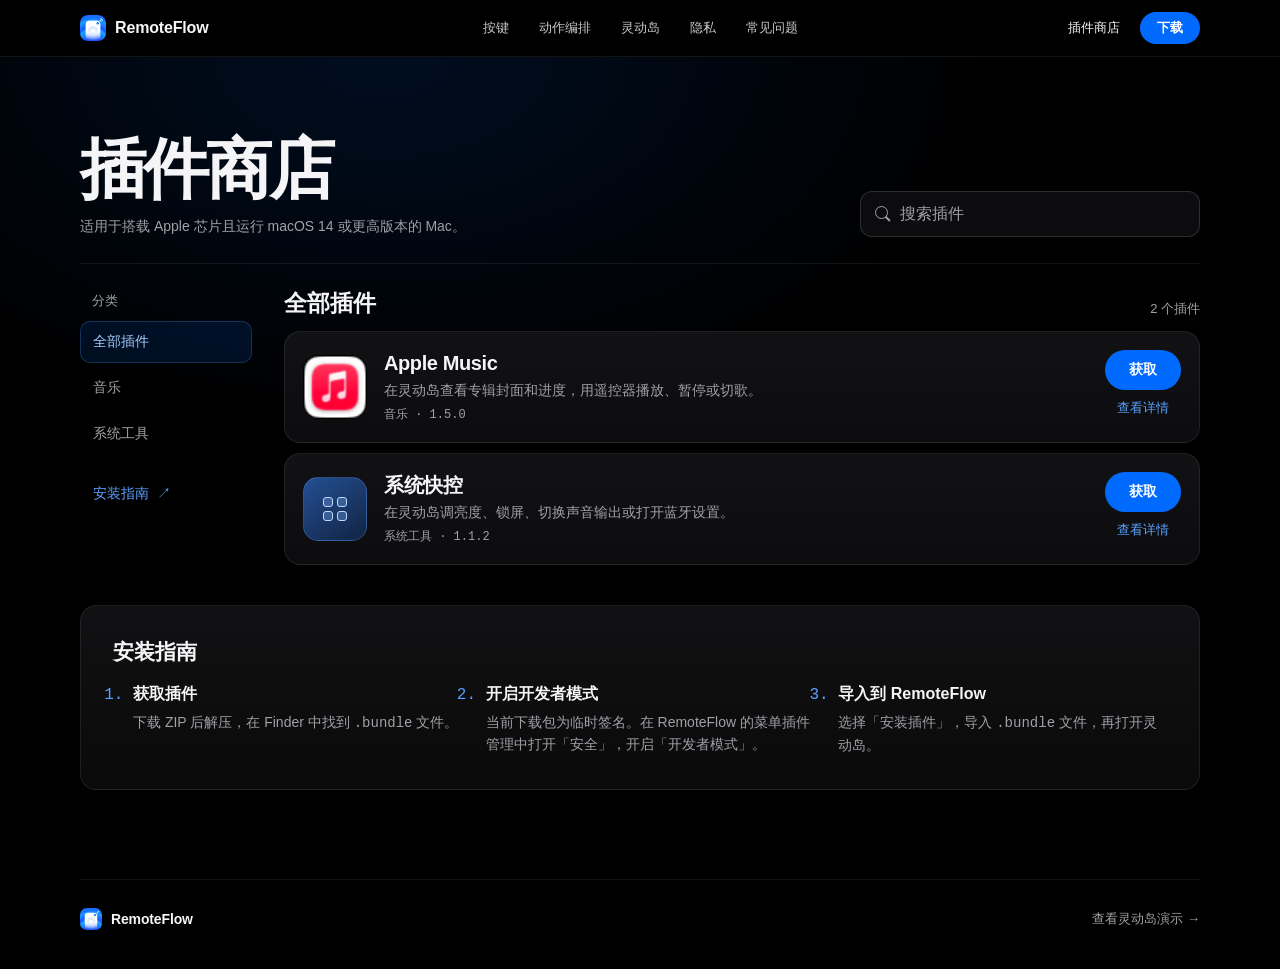
==== docs/plugins.html @ 324b68e7 "Publish the RemoteFlow website with public release downloads" ====
<!doctype html>
<html lang="zh-CN">
<head>
  <meta charset="utf-8">
  <meta name="viewport" content="width=device-width, initial-scale=1">
  <meta name="theme-color" content="#000000">
  <meta name="description" content="搜索和下载 RemoteFlow 灵动岛插件，查看功能、版本和安装要求。">
  <title>插件商店 · RemoteFlow</title>
  <link rel="icon" href="assets/app-icon.png" type="image/png">
  <link rel="stylesheet" href="styles.css">
  <link rel="stylesheet" href="plugins.css?v=3">
  <script src="release-downloads.js" defer></script>
  <script src="plugins.js" defer></script>
</head>
<body class="store-page">
  <a class="skip-link" href="#main">跳到正文</a>
  <header class="nav store-nav">
    <div class="nav-inner">
      <a class="wordmark" href="index.html"><img src="assets/app-icon.png" alt="" width="26" height="26">RemoteFlow</a>
      <nav aria-label="主导航">
        <a href="index.html#keys">按键</a>
        <a href="index.html#demo">动作编排</a>
        <a href="index.html#island">灵动岛</a>
        <a href="index.html#privacy">隐私</a>
        <a href="index.html#faq">常见问题</a>
      </nav>
      <div class="nav-actions">
        <a class="nav-store-link" href="plugins.html" aria-current="page">插件商店</a>
        <a class="btn btn-small btn-primary" href="https://github.com/kailous/RemoteFlow-downloads/releases/download/v1.5.0-beta.1/RemoteFlow-1.5.0-beta.1-macos-arm64.zip" data-release-artifact="app" aria-label="下载 RemoteFlow Mac 版">下载</a>
      </div>
    </div>
  </header>

  <main class="store-main" id="main">
    <div class="wrap">
      <header class="store-heading">
        <div>
          <h1>插件商店</h1>
          <p>适用于搭载 Apple 芯片且运行 macOS 14 或更高版本的 Mac。</p>
        </div>
        <search id="store-search-box" class="store-search" hidden>
          <label class="store-sr-only" for="store-search">搜索插件</label>
          <input type="search" id="store-search" placeholder="搜索插件" autocomplete="off" aria-controls="store-list">
        </search>
      </header>

      <div class="store-catalog">
        <aside class="store-sidebar" aria-label="商店导航">
          <div class="store-filters" id="store-filters" role="group" aria-labelledby="store-categories" hidden>
            <p id="store-categories">分类</p>
            <button type="button" data-category="all" aria-pressed="true" aria-controls="store-list">全部插件</button>
            <button type="button" data-category="music" aria-pressed="false" aria-controls="store-list">音乐</button>
            <button type="button" data-category="system" aria-pressed="false" aria-controls="store-list">系统工具</button>
          </div>
          <a class="store-install-link" href="#install">安装指南 <span aria-hidden="true">↗</span></a>
        </aside>

        <section aria-labelledby="store-list-title">
          <div class="store-list-heading">
            <h2 id="store-list-title">全部插件</h2>
            <p id="store-count" role="status" aria-atomic="true">2 个插件</p>
          </div>

          <ul class="store-list" id="store-list">
            <li class="store-item" data-plugin-category="music" data-keywords="音乐播放 媒体 歌曲 切歌 上一首 下一首 暂停 专辑 封面 播放进度">
              <img class="store-icon" src="assets/ui-music.webp" alt="" width="64" height="64">
              <div class="store-item-info">
                <h3>Apple Music</h3>
                <p>在灵动岛查看专辑封面和进度，用遥控器播放、暂停或切歌。</p>
                <span class="store-item-meta">音乐 · <span data-release-version="apple-music">1.5.0</span></span>
              </div>
              <div class="store-item-actions">
                <a class="btn btn-primary store-get" href="https://github.com/kailous/RemoteFlow-downloads/releases/download/v1.5.0-beta.1/RemoteFlow-Plugin-AppleMusic-1.5.0-macos-arm64.zip" data-release-artifact="apple-music" aria-label="下载 Apple Music 1.5.0 ZIP">获取</a>
                <button type="button" class="store-details-button" data-plugin-details="music-details" aria-label="查看 Apple Music 详情" aria-haspopup="dialog" hidden>查看详情</button>
              </div>
            </li>
            <li class="store-item" data-plugin-category="system" data-keywords="系统快控 系统工具 亮度 锁屏 音频 声音输出 扬声器 耳机 蓝牙">
              <div class="store-icon store-icon-system" aria-hidden="true"><i></i><i></i><i></i><i></i></div>
              <div class="store-item-info">
                <h3>系统快控</h3>
                <p>在灵动岛调亮度、锁屏、切换声音输出或打开蓝牙设置。</p>
                <span class="store-item-meta">系统工具 · <span data-release-version="system-controls">1.1.2</span></span>
              </div>
              <div class="store-item-actions">
                <a class="btn btn-primary store-get" href="https://github.com/kailous/RemoteFlow-downloads/releases/download/v1.5.0-beta.1/RemoteFlow-Plugin-SystemControls-1.1.2-macos-arm64.zip" data-release-artifact="system-controls" aria-label="下载系统快控 1.1.2 ZIP">获取</a>
                <button type="button" class="store-details-button" data-plugin-details="system-details" aria-label="查看系统快控详情" aria-haspopup="dialog" hidden>查看详情</button>
              </div>
            </li>
          </ul>

          <div class="store-empty" id="store-empty" hidden>
            <h3>找不到匹配的插件</h3>
            <p>试试其他关键词，或清除筛选查看全部插件。</p>
            <button type="button" class="btn btn-glass store-get" id="store-reset">清除筛选</button>
          </div>
        </section>
      </div>

      <section class="card store-install" id="install" aria-labelledby="install-title">
        <h2 id="install-title">安装指南</h2>
        <ol>
          <li><strong>获取插件</strong><p>下载 ZIP 后解压，在 Finder 中找到 <code>.bundle</code> 文件。</p></li>
          <li><strong>开启开发者模式</strong><p>当前下载包为临时签名。在 RemoteFlow 的菜单插件管理中打开「安全」，开启「开发者模式」。</p></li>
          <li><strong>导入到 RemoteFlow</strong><p>选择「安装插件」，导入 <code>.bundle</code> 文件，再打开灵动岛。</p></li>
        </ol>
      </section>
    </div>
  </main>

  <footer class="footer wrap">
    <a class="wordmark" href="index.html"><img src="assets/app-icon.png" alt="" width="22" height="22">RemoteFlow</a>
    <a class="to-top" href="index.html#island">查看灵动岛演示 <span aria-hidden="true">→</span></a>
  </footer>

  <dialog class="dialog store-detail" id="music-details" aria-labelledby="music-title">
    <form method="dialog"><button class="dialog-close" aria-label="关闭详情" autofocus>×</button></form>
    <div class="store-detail-content">
      <header class="store-detail-heading">
        <h2 id="music-title">Apple Music</h2>
        <a class="btn btn-primary store-get" href="https://github.com/kailous/RemoteFlow-downloads/releases/download/v1.5.0-beta.1/RemoteFlow-Plugin-AppleMusic-1.5.0-macos-arm64.zip" data-release-artifact="apple-music" aria-label="下载 Apple Music 1.5.0 ZIP">获取</a>
      </header>
      <dl class="store-detail-meta">
        <div><dt>开发者</dt><dd>RemoteFlow</dd></div>
        <div><dt>版本</dt><dd data-release-version="apple-music">1.5.0</dd></div>
        <div><dt>兼容性</dt><dd>Apple 芯片 Mac · macOS 14+</dd></div>
        <div><dt>安装包</dt><dd data-release-size="apple-music">ZIP · 36 KB</dd></div>
      </dl>
      <div class="store-detail-body">
        <figure class="store-detail-preview"><img src="assets/island-music-card.png" width="360" height="360" alt="Apple Music 灵动岛卡片，显示专辑封面、曲目与播放进度"></figure>
        <div>
          <h3>功能</h3>
          <ul>
            <li>按上、下键切换曲目，按确定播放或暂停。</li>
            <li>显示专辑封面、曲目和播放进度。</li>
            <li>支持 Apple Music 订阅曲目及「音乐」App 的本地资料库。</li>
          </ul>
          <h3>首次使用</h3>
          <p>在卡片上按确定，按系统提示授权 RemoteFlow 控制「音乐」。</p>
          <a href="#install">查看安装指南 <span aria-hidden="true">↗</span></a>
        </div>
      </div>
    </div>
  </dialog>

  <dialog class="dialog store-detail" id="system-details" aria-labelledby="system-title">
    <form method="dialog"><button class="dialog-close" aria-label="关闭详情" autofocus>×</button></form>
    <div class="store-detail-content">
      <header class="store-detail-heading">
        <h2 id="system-title">系统快控</h2>
        <a class="btn btn-primary store-get" href="https://github.com/kailous/RemoteFlow-downloads/releases/download/v1.5.0-beta.1/RemoteFlow-Plugin-SystemControls-1.1.2-macos-arm64.zip" data-release-artifact="system-controls" aria-label="下载系统快控 1.1.2 ZIP">获取</a>
      </header>
      <dl class="store-detail-meta">
        <div><dt>开发者</dt><dd>RemoteFlow</dd></div>
        <div><dt>版本</dt><dd data-release-version="system-controls">1.1.2</dd></div>
        <div><dt>兼容性</dt><dd>Apple 芯片 Mac · macOS 14+</dd></div>
        <div><dt>安装包</dt><dd data-release-size="system-controls">ZIP · 89 KB</dd></div>
      </dl>
      <div class="store-detail-body">
        <figure class="store-detail-preview">
          <div class="store-controls-crop"><img src="assets/island-controls.webp" width="1734" height="552" alt="系统快控的亮度、锁屏、声音输出和连接蓝牙卡片"></div>
        </figure>
        <div>
          <h3>功能</h3>
          <ul>
            <li>在亮度卡片上用遥控器音量键调节亮度。</li>
            <li>锁屏、切换声音输出设备或打开蓝牙配对设置。</li>
          </ul>
          <h3>使用要求</h3>
          <p>锁屏需要辅助功能权限。亮度调节取决于显示器支持情况。</p>
          <a href="#install">查看安装指南 <span aria-hidden="true">↗</span></a>
        </div>
      </div>
    </div>
  </dialog>
</body>
</html>
---- docs/styles.css ----
/* ==========================================================================
   RemoteFlow 官网 · Apple 产品页风格 + SwiftUI 原生界面 1:1 还原
   ========================================================================== */
:root {
  color-scheme: dark;
  --bg: #000;
  --fg: #f5f5f7;
  --muted: #86868b;
  --muted-2: #a1a1a6;
  --accent: #006AFF;
  --accent-2: #3d8bff;
  --accent-hover: #0a5ee0;
  --accent-text: #5aa0ff;
  --glow: rgba(0, 106, 255, 0.35);
  --surface: #0c0c0e;
  --surface-2: #151517;
  --line: rgba(255, 255, 255, 0.08);
  --line-2: rgba(255, 255, 255, 0.14);
  --radius: 28px;
  --font: -apple-system, BlinkMacSystemFont, "SF Pro Display", "SF Pro Text", "PingFang SC", "Hiragino Sans GB", "Noto Sans CJK SC", "Microsoft YaHei", sans-serif;
  --mono: ui-monospace, "SF Mono", SFMono-Regular, Menlo, Consolas, monospace;
  --ease: cubic-bezier(0.22, 0.61, 0.36, 1);
  /* SwiftUI .spring(response: 0.38, dampingFraction: 0.86) */
  --spring: cubic-bezier(0.22, 1.04, 0.32, 1);
  --ease-collapse: cubic-bezier(0.4, 0, 0.2, 1);
  --dur: 220ms;
  font-family: var(--font);
  color: var(--fg);
  background: var(--bg);
  -webkit-font-smoothing: antialiased;
}
*, *::before, *::after { box-sizing: border-box; }
body, h1, h2, h3, p, figure, ol, ul, dl, dd { margin: 0; }
ol, ul { padding: 0; list-style: none; }
img { display: block; max-width: 100%; }
a { color: inherit; }
button, input, select { font: inherit; }
button { cursor: pointer; }
button:disabled { cursor: default; }
a, button { -webkit-tap-highlight-color: transparent; }
:focus-visible { outline: 2px solid var(--accent-2); outline-offset: 3px; }
[hidden] { display: none !important; }
[id] { scroll-margin-top: 72px; }
.nowrap { white-space: nowrap; }

.wrap { width: min(calc(100% - 48px), 1120px); margin-inline: auto; }
.wrap-wide { width: min(calc(100% - 48px), 1240px); margin-inline: auto; }
/* 1358pt 真实主窗口宽度 */
.wrap-app { width: min(calc(100% - 36px), 1358px); margin-inline: auto; }
.skip-link { position: fixed; top: 12px; left: 12px; z-index: 80; padding: 10px 16px; border-radius: 999px; background: var(--surface-2); transform: translateY(-200%); }
.skip-link:focus { transform: none; }

/* ---------- buttons ---------- */
.btn { display: inline-flex; align-items: center; justify-content: center; gap: 8px; min-height: 48px; padding: 0 26px; border: 1px solid transparent; border-radius: 999px; font-size: 16px; font-weight: 600; text-decoration: none; white-space: nowrap; transition: background-color var(--dur) var(--ease), border-color var(--dur) var(--ease), transform var(--dur) var(--ease), box-shadow var(--dur) var(--ease); }
.btn-primary { background: var(--accent); color: #fff; box-shadow: 0 8px 28px rgba(0, 106, 255, 0.35); }
.btn-primary:hover { background: var(--accent-hover); transform: translateY(-1px); box-shadow: 0 12px 36px rgba(0, 106, 255, 0.45); }
.btn-ghost { color: var(--accent-text); padding-inline: 14px; }
.btn-ghost:hover { color: #8dbcff; }
.btn-ghost span { transition: transform var(--dur) var(--ease); }
.btn-ghost:hover span { transform: translateX(3px); }
.btn-glass { border-color: var(--line-2); background: rgba(20, 20, 22, 0.7); color: var(--fg); backdrop-filter: blur(20px); }
.btn-glass:hover { background: rgba(40, 40, 44, 0.8); }
.btn-small { min-height: 32px; padding: 0 16px; font-size: 13px; box-shadow: none; }
.btn-small:hover { box-shadow: none; }
.btn-large { min-height: 56px; padding: 0 34px; font-size: 17px; }

/* ---------- nav ---------- */
.nav { position: sticky; top: 0; z-index: 60; border-bottom: 1px solid transparent; background: rgba(0, 0, 0, 0.55); backdrop-filter: saturate(1.8) blur(20px); -webkit-backdrop-filter: saturate(1.8) blur(20px); transition: border-color var(--dur) var(--ease), background-color var(--dur) var(--ease); }
.nav.scrolled { border-bottom-color: var(--line); background: rgba(10, 10, 12, 0.72); }
.nav-inner { display: grid; grid-template-columns: 1fr auto 1fr; align-items: center; gap: 20px; width: min(calc(100% - 48px), 1120px); height: 56px; margin-inline: auto; }
.wordmark { display: inline-flex; align-items: center; gap: 9px; width: fit-content; font-size: 16px; font-weight: 650; letter-spacing: -0.01em; text-decoration: none; }
.nav nav { display: flex; gap: 30px; }
.nav nav a { color: #c7c7cc; font-size: 13px; text-decoration: none; transition: color var(--dur) var(--ease); }
.nav nav a:hover { color: #fff; }
.nav .btn { justify-self: end; }
.nav-actions { display: flex; align-items: center; justify-self: end; gap: clamp(10px, 2vw, 20px); white-space: nowrap; }
.nav-store-link { padding-block: 8px; color: #c7c7cc; font-size: 13px; text-decoration: none; }
.nav-store-link:hover { color: #fff; }

/* ---------- section scaffolding ---------- */
.section { padding-block: 140px; }
.section-tight { padding-block: 100px; }
.section-head { max-width: 820px; margin-bottom: 64px; text-align: center; }
.kicker { margin-bottom: 14px; color: var(--accent-text); font-size: 17px; font-weight: 600; }
.section-head h2, .privacy h2, .faq-head h2 { font-size: clamp(36px, 5.4vw, 64px); font-weight: 700; line-height: 1.1; letter-spacing: -0.025em; text-wrap: balance; }
.section-head > p:last-child { max-width: 640px; margin: 22px auto 0; color: var(--muted); font-size: clamp(17px, 1.6vw, 21px); line-height: 1.6; }
.card { border: 1px solid var(--line); border-radius: var(--radius); background: linear-gradient(180deg, #111113, #0a0a0b); }

/* ---------- hero ---------- */
.hero { position: relative; isolation: isolate; padding-top: clamp(72px, 10vw, 120px); overflow: hidden; text-align: center; }
.hero::before { position: absolute; z-index: -2; inset: 0; content: ""; background: radial-gradient(ellipse 60% 50% at 50% 100%, rgba(0, 106, 255, 0.28), transparent 70%), radial-gradient(ellipse 40% 30% at 50% 0%, rgba(0, 106, 255, 0.10), transparent 70%); }
.eyebrow { display: inline-flex; align-items: center; gap: 10px; padding: 7px 16px 7px 13px; border: 1px solid var(--line-2); border-radius: 999px; background: rgba(255, 255, 255, 0.04); color: #d2d2d7; font-size: 13px; font-weight: 500; }
.live-dot { width: 7px; height: 7px; border-radius: 50%; background: #30d158; box-shadow: 0 0 0 0 rgba(48, 209, 88, 0.6); animation: live 2.4s var(--ease) infinite; }
@keyframes live { 0% { box-shadow: 0 0 0 0 rgba(48, 209, 88, 0.55); } 70%, 100% { box-shadow: 0 0 0 8px rgba(48, 209, 88, 0); } }
.hero h1 { margin-top: 28px; font-size: clamp(48px, 8vw, 104px); font-weight: 700; line-height: 1.04; letter-spacing: -0.035em; }
.hero h1 em { font-style: normal; background: linear-gradient(100deg, #4f9bff 0%, #006AFF 45%, #7cb6ff 100%); -webkit-background-clip: text; background-clip: text; color: transparent; }
.hero-sub { max-width: 620px; margin: 28px auto 0; color: var(--muted-2); font-size: clamp(17px, 1.7vw, 21px); line-height: 1.6; }
.hero-cta { display: flex; flex-wrap: wrap; align-items: center; justify-content: center; gap: 10px 14px; margin-top: 36px; }

.hero-stage { position: relative; height: clamp(440px, 52vw, 620px); margin-top: 56px; }
.hero-remote { position: absolute; left: 50%; bottom: 0; width: auto; height: 100%; transform: translateX(-50%); filter: drop-shadow(0 40px 80px rgba(0, 0, 0, 0.8)); -webkit-mask-image: linear-gradient(180deg, #000 70%, transparent 100%); mask-image: linear-gradient(180deg, #000 70%, transparent 100%); }
.hero-rings { position: absolute; left: 50%; top: 9%; width: 0; height: 0; }
.hero-rings i { position: absolute; left: 0; top: 0; width: 120px; height: 120px; border: 1px solid rgba(90, 160, 255, 0.45); border-radius: 50%; transform: translate(-50%, -50%) scale(0.6); opacity: 0; animation: ring 3.6s var(--ease) infinite; }
.hero-rings i:nth-child(2) { animation-delay: 1.2s; }
.hero-rings i:nth-child(3) { animation-delay: 2.4s; }
@keyframes ring { 0% { transform: translate(-50%, -50%) scale(0.6); opacity: 0; } 15% { opacity: 1; } 100% { transform: translate(-50%, -50%) scale(4.2); opacity: 0; } }

/* CSS 气泡（不烧进图片） */
.bubble { position: absolute; display: flex; align-items: center; gap: 12px; padding: 14px 18px 14px 14px; border: 1px solid rgba(255, 255, 255, 0.12); border-radius: 22px; background: rgba(28, 28, 32, 0.62); box-shadow: 0 24px 60px rgba(0, 0, 0, 0.5), inset 0 1px 0 rgba(255, 255, 255, 0.08); backdrop-filter: blur(24px) saturate(1.6); -webkit-backdrop-filter: blur(24px) saturate(1.6); text-align: left; animation: float 7s ease-in-out infinite; }
.bubble small { display: block; color: var(--muted-2); font-size: 12px; line-height: 1.3; }
.bubble strong { display: block; margin-top: 3px; font-size: 17px; font-weight: 600; letter-spacing: -0.01em; white-space: nowrap; }
.bubble-icon { display: grid; place-items: center; flex: none; width: 40px; height: 40px; border-radius: 12px; }
.bubble-icon svg { width: 20px; height: 20px; fill: none; stroke: #fff; stroke-width: 2; stroke-linecap: round; stroke-linejoin: round; }
.bubble-icon.mic { background: linear-gradient(160deg, #3d8bff, #0050d0); }
.bubble-icon.key { background: linear-gradient(160deg, #3a3a3e, #1f1f22); border: 1px solid var(--line-2); }
.wave { display: flex; align-items: center; gap: 3px; height: 22px; margin-left: 4px; }
.wave i { width: 3px; height: 30%; border-radius: 3px; background: var(--accent-text); animation: wave 1.1s ease-in-out infinite; }
.wave i:nth-child(2) { animation-delay: -0.9s; } .wave i:nth-child(3) { animation-delay: -0.6s; } .wave i:nth-child(4) { animation-delay: -0.3s; } .wave i:nth-child(5) { animation-delay: -0.75s; }
@keyframes wave { 50% { height: 100%; } }
@keyframes float { 50% { transform: translateY(-10px); } }
.bubble-voice { top: 8%; right: calc(50% + 150px); }
.bubble-key { top: 58%; right: calc(50% + 170px); animation-delay: -3s; }
.bubble-chain { top: 24%; left: calc(50% + 150px); display: block; width: 280px; padding: 16px 18px; animation-delay: -1.5s; }
.bubble-chain ol { display: grid; gap: 8px; margin-top: 12px; }
.bubble-chain li { display: grid; grid-template-columns: 22px auto 1fr; align-items: center; gap: 10px; font-size: 14px; font-weight: 600; }
.bubble-chain li b { display: grid; place-items: center; width: 22px; height: 22px; border: 1.5px solid var(--accent); border-radius: 50%; font-size: 11px; }
.bubble-chain li span { overflow: hidden; color: var(--muted-2); font-weight: 400; font-size: 13px; text-align: right; white-space: nowrap; text-overflow: ellipsis; }
.bubble-chain li.done b { border-color: #30d158; background: rgba(48, 209, 88, 0.14); color: #30d158; }
.bubble-chain li.running b { box-shadow: 0 0 0 4px rgba(0, 106, 255, 0.25); animation: pulse-b 1.6s ease-in-out infinite; }
@keyframes pulse-b { 50% { box-shadow: 0 0 0 7px rgba(0, 106, 255, 0.05); } }

/* ---------- stats ---------- */
.stats { position: relative; padding-block: 0; }
.stats dl { display: grid; grid-template-columns: repeat(4, 1fr); border-block: 1px solid var(--line); }
.stats dl > div { padding: 36px 12px; text-align: center; }
.stats dl > div + div { border-left: 1px solid var(--line); }
.stats dt { color: var(--muted); font-size: 14px; }
.stats dd { margin-top: 8px; font-size: clamp(30px, 3.6vw, 44px); font-weight: 700; letter-spacing: -0.02em; line-height: 1.1; }
.stats dd span { margin-left: 4px; color: var(--muted-2); font-size: 0.45em; font-weight: 600; letter-spacing: 0; }

/* ---------- keys ---------- */
.keys-figure { position: relative; }
.keys-photo { position: relative; padding: clamp(24px, 5vw, 64px) clamp(16px, 4vw, 56px) 0; border-radius: var(--radius) var(--radius) 0 0; background: radial-gradient(ellipse 70% 80% at 60% 60%, rgba(0, 106, 255, 0.22), transparent 70%); }
.keys-photo img { width: 100%; height: auto; filter: drop-shadow(0 30px 50px rgba(0, 0, 0, 0.7)); }
.keys-legend { display: grid; grid-template-columns: repeat(5, 1fr); border-top: 1px solid var(--line); }
.keys-legend li { display: grid; gap: 6px; padding: 28px 20px 0; }
.keys-legend li + li { border-left: 1px solid var(--line); }
.keys-legend b { font-size: 17px; font-weight: 650; }
.keys-legend span { color: var(--muted); font-size: 14px; line-height: 1.55; }

/* ---------- steps ---------- */
.steps { display: grid; grid-template-columns: repeat(3, 1fr); gap: 20px; }
.step { position: relative; padding: 40px 34px 38px; overflow: hidden; }
.step::after { position: absolute; top: -60px; right: -60px; width: 180px; height: 180px; border-radius: 50%; background: radial-gradient(circle, rgba(0, 106, 255, 0.18), transparent 70%); content: ""; }
.step-no { display: block; background: linear-gradient(180deg, #fff, #555); -webkit-background-clip: text; background-clip: text; color: transparent; font-size: 64px; font-weight: 700; line-height: 1; letter-spacing: -0.04em; }
.step h3 { margin-top: 40px; font-size: 24px; font-weight: 650; letter-spacing: -0.01em; }
.step p { margin-top: 12px; color: var(--muted); font-size: 16px; line-height: 1.65; }

/* ==========================================================================
   DEMO WINDOW · 严格对齐 SwiftUI / Figma (DesignTokens + RootView)
   Window: 1358pt · Sidebar 200pt · Events 305pt · Automation 515pt · Inspector 278pt
   ========================================================================== */
.demo { position: relative; }
.demo::before { position: absolute; z-index: -1; inset: 12% 10% -4%; border-radius: 50%; background: radial-gradient(ellipse, rgba(0, 106, 255, 0.24), transparent 68%); filter: blur(44px); content: ""; }

.native-window {
  position: relative;
  border: 1px solid rgba(255, 255, 255, 0.14);
  border-radius: 14px;
  background: #000000;
  color: #ffffff;
  box-shadow: 0 44px 110px rgba(0, 0, 0, 0.78), 0 0 0 0.5px rgba(255, 255, 255, 0.08);
  overflow: hidden;
}

/* macOS traffic lights at top-left, header height 100pt aligned to bottom */
.traffic-lights {
  position: absolute;
  top: 14px;
  left: 16px;
  display: flex;
  gap: 8px;
  align-items: center;
  z-index: 2;
}
.traffic-lights i { display: block; width: 12px; height: 12px; border-radius: 50%; background: #ff5f57; }
.traffic-lights i:nth-child(2) { background: #febc2e; }
.traffic-lights i:nth-child(3) { background: #28c840; }

.native-header {
  display: flex;
  align-items: flex-end;
  justify-content: space-between;
  gap: 12px;
  height: 100px;
  padding: 0 15px 5px;
}
.native-brand { display: flex; align-items: center; gap: 10px; }
.native-brand img { width: 50px; height: 50px; border-radius: 11px; object-fit: contain; }
.native-title-line { display: flex; align-items: baseline; gap: 10px; line-height: 1.15; }
.native-title-line strong { font-size: 24px; font-weight: 800; letter-spacing: -0.02em; color: #fff; }
.native-title-line span { font-size: 24px; font-weight: 200; color: #808080; letter-spacing: -0.01em; }
.native-brand p { margin-top: 2px; color: #b3b3b3; font-size: 12px; font-weight: 400; line-height: 1.25; }

.native-toolbar { display: flex; align-items: center; gap: 0; }
.native-toolbar button,
.native-tool-link {
  display: grid;
  place-items: center;
  width: 50px;
  height: 50px;
  padding: 0;
  border: 0;
  border-radius: 14px;
  background: transparent;
  color: #fff;
  text-decoration: none;
  transition: background-color 150ms var(--ease);
}
.native-toolbar button:hover,
.native-tool-link:hover { background: rgba(255, 255, 255, 0.08); }
.native-toolbar button svg,
.native-tool-link svg { width: 22px; height: 22px; display: block; }
.native-connection {
  display: flex;
  align-items: center;
  height: 50px;
  border-radius: 20px;
  background: #1a1a1a;
  margin-right: 2px;
}
.native-connection button { border-radius: 20px; }
.native-conn-sep { width: 1px; height: 16px; background: #4d4d4d; flex: none; }

/* 4-column workspace: 200pt | (305pt + 515pt, clip 20pt) | 278pt, gap 15pt, padding 15pt */
.native-layout {
  display: grid;
  grid-template-columns: minmax(168px, 200fr) minmax(0, 820fr) minmax(220px, 278fr);
  column-gap: 15px;
  padding: 15px;
  min-height: 670px;
}
.native-center {
  display: grid;
  grid-template-columns: minmax(210px, 305fr) minmax(0, 515fr);
  min-width: 0;
  border-radius: 20px;
  overflow: hidden;
}

.native-scopes,
.native-events,
.native-automation,
.native-inspector {
  min-width: 0;
  display: flex;
  flex-direction: column;
  overflow: hidden;
}
.native-scopes { padding-block: 15px; background: #000000; }
.native-events { padding: 15px; background: #262626; }
.native-automation { padding: 15px 16px; background: #1a1a1a; }
.native-inspector { padding: 15px; background: #000000; }

.native-caption {
  display: flex;
  align-items: center;
  justify-content: space-between;
  margin-bottom: 10px;
}
.native-caption h2 { color: #b3b3b3; font-size: 12px; font-weight: 400; }
.native-caption span { color: #808080; font: 12px var(--mono); }

.native-heading {
  display: flex;
  align-items: flex-start;
  justify-content: space-between;
  gap: 10px;
  margin-bottom: 30px;
}
.native-heading-auto { margin-bottom: 40px; }
.native-heading-insp { margin-bottom: 30px; }
.native-heading > div { min-width: 0; }
.native-heading h2 { font-size: 24px; font-weight: 700; line-height: 1.15; letter-spacing: -0.02em; color: #fff; }
.native-heading p { margin-top: 5px; overflow: hidden; color: #ffffff; font-size: 14px; font-weight: 300; white-space: nowrap; text-overflow: ellipsis; }
.native-heading > span { color: #b3b3b3; font: 12px var(--mono); margin-top: 2px; }

.native-scroll {
  min-height: 0;
  max-height: 492px;
  overflow-y: auto;
  scrollbar-width: thin;
  scrollbar-color: rgba(255, 255, 255, 0.2) transparent;
}
.native-scopes .native-scroll,
.native-events .native-scroll {
  display: grid;
  align-content: start;
  gap: 10px;
}

.native-footer {
  display: flex;
  align-items: center;
  justify-content: space-between;
  gap: 10px;
  height: 26px;
  margin-top: auto;
  padding-top: 15px;
  box-sizing: content-box;
}

/* ScopeRow (height 62pt, radius 20pt, icon 42×42 radius 10pt) & EventRow (height 62pt, radius 15pt, icon 32×32 radius 10pt) */
.native-row {
  display: grid;
  grid-template-columns: auto minmax(0, 1fr) auto;
  align-items: center;
  gap: 8px;
  width: 100%;
  height: 62px;
  padding: 0 10px;
  border: 0;
  border-radius: 15px;
  background: transparent;
  color: #fff;
  text-align: left;
  transition: background-color 150ms var(--ease);
}
.native-scopes .native-row {
  grid-template-columns: auto minmax(0, 1fr);
  gap: 10px;
  border-radius: 20px;
}
.native-row:hover { background: #2a2a2a; }
.native-row[aria-pressed="true"] { background: #006AFF; }

.native-row-icon {
  display: grid;
  place-items: center;
  width: 32px;
  height: 32px;
  border-radius: 10px;
  background: #2a2a2a;
  color: #fff;
  overflow: hidden;
  flex: none;
}
.native-row[aria-pressed="true"] .native-row-icon { background: rgba(42, 42, 42, 0.88); }
.native-row-icon svg { width: 17px; height: 17px; display: block; }

.native-scopes .native-row-icon {
  width: 42px;
  height: 42px;
  border-radius: 10px;
  background: #2a2a2a;
}
.native-scopes .native-row-icon.app-tile {
  padding: 2px;
  background: #ffffff;
}
.native-scopes .native-row-icon.global-tile {
  background: #2a2a2a;
}
.native-scopes .native-row-icon.global-tile svg { width: 23px; height: 23px; }
.native-row-icon img { width: 100%; height: 100%; object-fit: contain; border-radius: 8px; }

.native-row strong,
.native-row small {
  display: block;
  overflow: hidden;
  white-space: nowrap;
  text-overflow: ellipsis;
}
.native-row strong { font-size: 16px; font-weight: 700; line-height: 1.2; letter-spacing: -0.01em; }
.native-row small { margin-top: 5px; color: #b3b3b3; font-size: 12px; font-weight: 300; line-height: 1.2; }
.native-row[aria-pressed="true"] small { color: #ffffff; }

.native-bolt { display: grid; place-items: center; width: 18px; height: 18px; color: #00FF80; }
.native-bolt[data-inactive="true"] { color: #4d4d4d; }
.native-bolt svg { width: 18px; height: 18px; display: block; }

/* DesignAddLabel (26×26 #006AFF radius 5 + 14pt text, spacing 10) */
.native-add,
.native-select-button {
  position: relative;
  display: inline-flex;
  align-items: center;
  gap: 10px;
  height: 26px;
  padding: 0;
  border: 0;
  background: transparent;
  color: #ffffff;
  font-size: 14px;
  font-weight: 400;
  white-space: nowrap;
}
.native-select-button b { font-weight: 400; }
.icon-add-box { width: 26px; height: 26px; flex: none; display: block; transition: filter 150ms var(--ease); }
.native-add:hover .icon-add-box,
.native-select-button:hover .icon-add-box { filter: brightness(1.12); }
.native-select-button select { position: absolute; inset: 0; width: 100%; opacity: 0; cursor: pointer; }
.native-select-button:focus-within { outline: 2px solid var(--accent-2); outline-offset: 3px; border-radius: 5px; }

.native-run {
  display: inline-flex;
  align-items: center;
  justify-content: center;
  gap: 3px;
  height: 26px;
  padding: 0 8px;
  border: 0;
  border-radius: 5px;
  background: #006AFF;
  color: #fff;
  font-size: 14px;
  font-weight: 400;
  white-space: nowrap;
  transition: background-color 150ms var(--ease);
}
.native-run svg { width: 15px; height: 15px; flex: none; }
.native-run:hover:not(:disabled) { background: var(--accent-hover); }
.native-run:disabled { opacity: 0.45; }

.native-trash {
  display: grid;
  place-items: center;
  width: 26px;
  height: 26px;
  padding: 0;
  border: 0;
  border-radius: 5px;
  background: transparent;
  color: #ffffff;
  transition: color 150ms var(--ease), background-color 150ms var(--ease);
}
.native-trash svg { width: 18px; height: 18px; display: block; }
.native-trash:hover:not(:disabled) { background: rgba(255, 75, 89, 0.16); color: #FF4B59; }
.native-trash:disabled { color: rgba(179, 179, 179, 0.42); }

/* DesignActivationStyle: HStack(spacing: 15), 53×30 rounded 10, thumb 22×22 rounded 6, padding 4 */
.native-switch {
  display: inline-flex;
  align-items: center;
  gap: 15px;
  flex-shrink: 0;
  color: #b3b3b3;
  font-size: 12px;
  cursor: pointer;
}
.native-switch input {
  appearance: none;
  position: relative;
  width: 53px;
  height: 30px;
  margin: 0;
  border-radius: 10px;
  background: #2a2a2a;
  cursor: pointer;
  transition: background-color 180ms var(--ease);
}
.native-switch input:checked { background: #006AFF; }
.native-switch input::after {
  position: absolute;
  top: 4px;
  left: 4px;
  width: 22px;
  height: 22px;
  border-radius: 6px;
  background: #ffffff;
  content: "";
  transition: transform 200ms var(--spring);
}
.native-switch input:checked::after { transform: translateX(23px); }

/* ActionStepRow: 24pt circle 1.5pt #006AFF stroke + 1.5pt connector + card (#262626 radius 10, padding 15, 56×56 icon tile) */
.chain { display: grid; align-content: start; gap: 10px; padding: 2px; list-style: none; }
.chain-step {
  position: relative;
  display: grid;
  grid-template-columns: 24px minmax(0, 1fr);
  gap: 10px;
}
.chain-step:not(:last-child)::after {
  position: absolute;
  top: 34px;
  bottom: 0;
  left: 11.25px;
  width: 1.5px;
  background: #006AFF;
  content: "";
}
.step-number {
  display: grid;
  place-items: center;
  align-self: start;
  width: 24px;
  height: 24px;
  border: 1.5px solid #006AFF;
  border-radius: 50%;
  background: transparent;
  font-size: 14px;
  font-weight: 400;
  color: #fff;
  transition: border-color 180ms, color 180ms, background-color 180ms;
}
.step-card {
  display: grid;
  grid-template-columns: 56px minmax(0, 1fr) auto;
  align-items: start;
  gap: 15px;
  padding: 15px;
  border: 1px solid transparent;
  border-radius: 10px;
  background: #262626;
  transition: border-color 180ms var(--ease), box-shadow 180ms var(--ease);
}
.chain-step[data-state="active"] .step-card {
  border-color: #3d8bff;
  box-shadow: 0 0 0 3px rgba(0, 106, 255, 0.25);
}
.chain-step[data-state="done"] .step-number {
  border-color: #00CA48;
  background: rgba(0, 202, 72, 0.15);
  color: #00FF80;
}
/* DesignTokens.accentLight = #0062FF @ 50% over #262626, 56×56 radius 5 */
.step-icon {
  display: grid;
  place-items: center;
  width: 56px;
  height: 56px;
  border-radius: 5px;
  background: rgba(0, 98, 255, 0.5);
  color: #fff;
}
.step-icon svg {
  width: 26px;
  height: 26px;
  fill: none;
  stroke: #fff;
  stroke-width: 1.9;
  stroke-linecap: round;
  stroke-linejoin: round;
}
.step-icon img { width: 100%; height: 100%; object-fit: cover; border-radius: inherit; }

.step-info {
  min-width: 0;
  display: grid;
  gap: 20px;
}
.step-divider { height: 1px; background: #1a1a1a; }

/* Select with custom Figma chevron */
.select-wrap { position: relative; display: flex; align-items: center; }
.select-wrap::after {
  position: absolute;
  right: 10px;
  width: 13px;
  height: 13px;
  pointer-events: none;
  content: "";
  background: no-repeat center/contain url("data:image/svg+xml,%3Csvg xmlns='http://www.w3.org/2000/svg' viewBox='0 0 18 18'%3E%3Cpath d='M14.7 5.59c.38 0 .66.29.66.67 0 .19-.07.35-.2.47L9.5 12.53c-.13.15-.31.22-.5.22-.19 0-.35-.07-.49-.21L2.84 6.73a.66.66 0 0 1-.2-.47c0-.38.29-.67.67-.67.19 0 .35.08.48.19L9 11.11l5.21-5.33c.13-.11.3-.19.49-.19Z' fill='white'/%3E%3C/svg%3E");
}
.select-wrap select,
.field input,
.step-inset input {
  appearance: none;
  -webkit-appearance: none;
  min-width: 0;
  width: 100%;
  min-height: 28px;
  padding: 5px 10px;
  border: 0;
  border-radius: 5px;
  background: #0e0e0e;
  color: #ffffff;
  font-size: 14px;
  font-weight: 300;
}
.select-wrap select { padding-right: 30px; cursor: pointer; }

.step-inset {
  color: #b3b3b3;
  font-size: 12px;
  line-height: 1.5;
  overflow-wrap: anywhere;
}
.step-inset-box {
  display: flex;
  align-items: center;
  gap: 9px;
  min-height: 44px;
  padding: 8px 10px;
  border-radius: 5px;
  background: #000000;
  color: #b3b3b3;
  font-size: 12px;
  line-height: 1.45;
}
.step-inset-box svg { width: 16px; height: 16px; flex: none; color: #b3b3b3; }
.step-app-picker {
  display: grid;
  gap: 5px;
}
.step-app-picker > span,
.step-inset label > span {
  color: #808080;
  font-size: 12px;
  font-weight: 300;
}
.step-app-row {
  display: flex;
  align-items: center;
  gap: 8px;
  min-height: 36px;
  padding: 6px 10px;
  border-radius: 5px;
  background: #0e0e0e;
}
.step-app-row input {
  background: transparent;
  min-height: 24px;
  padding: 0;
  font-size: 14px;
}
.step-app-folder { width: 16px; height: 16px; flex: none; color: #b3b3b3; }
.step-inset label { display: grid; gap: 5px; }
.step-wait-row { display: flex; align-items: center; gap: 10px; }
.step-wait-row input { font-family: var(--mono); font-size: 12px; }
.step-wait-row em { font-style: normal; color: #b3b3b3; font-size: 12px; white-space: nowrap; }
.empty-chain { padding: 24px 12px; color: #808080; font-size: 13px; text-align: center; }

/* InspectorSection: title 12pt #b3b3b3, card #1a1a1a radius 20, padding 15, spacing 20 */
.inspector-group + .inspector-group { margin-top: 20px; }
.inspector-group > p { margin-bottom: 10px; color: #b3b3b3; font-size: 12px; font-weight: 400; }
.inspector-box {
  display: grid;
  gap: 20px;
  padding: 15px;
  border-radius: 20px;
  background: #1a1a1a;
}
.field { display: grid; gap: 8px; }
.field > span { color: #808080; font-size: 12px; font-weight: 300; }
.field-hint { color: #808080; font-size: 10px; font-weight: 300; line-height: 1.45; }

/* DesignSegments: #0e0e0e radius 5, active #006AFF radius 5 */
.native-segments {
  display: flex;
  border-radius: 5px;
  background: #0e0e0e;
}
.native-segments button {
  flex: 1;
  min-width: 0;
  display: inline-flex;
  align-items: center;
  justify-content: center;
  gap: 5px;
  min-height: 28px;
  padding: 5px 6px;
  border: 0;
  border-radius: 5px;
  background: transparent;
  color: #fff;
  font-size: 13px;
  font-weight: 300;
  white-space: nowrap;
  transition: background-color 150ms var(--ease);
}
.native-segments button svg { width: 15px; height: 15px; flex: none; }
.native-segments button[aria-pressed="true"] { background: #006AFF; font-weight: 500; }
.native-segments.single-seg button { cursor: default; }

.native-check { display: flex; align-items: center; gap: 7px; color: #ffffff; font-size: 12px; line-height: 1.4; cursor: pointer; }
.native-check input { width: 14px; height: 14px; margin: 0; accent-color: #006AFF; }
.noscript { padding: 12px; }

.demo-status { display: flex; flex-wrap: wrap; align-items: center; justify-content: center; gap: 10px 16px; margin-top: 28px; color: var(--muted-2); font-size: 14px; text-align: center; }
.demo-badge { padding: 5px 12px; border: 1px solid var(--line-2); border-radius: 999px; color: var(--muted); font-size: 12px; }
#run-message { color: #e5e5ea; }
.demo-status a { color: var(--accent-text); text-decoration: none; font-weight: 600; }
.demo-status a:hover { text-decoration: underline; text-underline-offset: 3px; }

/* ---------- catalog ---------- */
.catalog-tabs { display: flex; flex-wrap: wrap; justify-content: center; gap: 4px; width: fit-content; max-width: 100%; margin: 0 auto 40px; padding: 4px; border: 1px solid var(--line); border-radius: 999px; background: var(--surface); }
.catalog-tabs button { min-height: 36px; padding: 0 18px; border: 0; border-radius: 999px; background: transparent; color: var(--muted-2); font-size: 14px; font-weight: 500; transition: background-color var(--dur) var(--ease), color var(--dur) var(--ease); }
.catalog-tabs button:hover:not(:disabled) { color: #fff; }
.catalog-tabs button[aria-pressed="true"] { background: #fff; color: #000; font-weight: 600; }
.catalog-tabs button:disabled { opacity: 0.5; }
.catalog-grid { display: grid; grid-template-columns: repeat(4, minmax(0, 1fr)); gap: 16px; }
.action-card { display: flex; flex-direction: column; gap: 10px; padding: 26px 24px 24px; border: 1px solid var(--line); border-radius: 22px; background: linear-gradient(180deg, #111113, #0a0a0b); transition: border-color var(--dur) var(--ease), transform var(--dur) var(--ease); animation: card-in 380ms var(--ease) both; }
.action-card:hover { border-color: rgba(0, 106, 255, 0.5); transform: translateY(-3px); }
@keyframes card-in { from { opacity: 0; transform: translateY(8px); } }
.card-top { display: flex; align-items: center; justify-content: space-between; gap: 10px; margin-bottom: 14px; }
.catalog-icon { display: grid; place-items: center; width: 44px; height: 44px; border-radius: 12px; background: linear-gradient(160deg, rgba(0, 106, 255, 0.35), rgba(0, 106, 255, 0.08)); border: 1px solid rgba(0, 106, 255, 0.3); }
.catalog-icon svg { width: 22px; height: 22px; fill: none; stroke: #cfe1ff; stroke-width: 1.8; stroke-linecap: round; stroke-linejoin: round; }
.card-tag { color: var(--muted); font-size: 12px; }
.action-card > strong { font-size: 17px; font-weight: 650; }
.action-card > p { color: var(--muted); font-size: 14px; line-height: 1.6; }
.legacy-note { margin-top: 28px; color: #6e6e73; font-size: 12px; line-height: 1.7; text-align: center; }

/* ==========================================================================
   ISLAND · 1:1 FloatingMenuView + 物理刘海生长/收起弹簧动画 + 轮播边缘渐隐
   真实面板几何：867 × 276 pt (topInset 40 + 12 + 180 + 12 + 32 footer)
   底部圆角：32 pt (收起为刘海 180 × 28 pt 时底部圆角 9 pt)
   画布卡片：0=[0..320], 1=[332..512], 2=[524..784], 3..6=[796..1000] (共 1000pt 宽, 视口 843pt)
   ========================================================================== */
.section-island { background: linear-gradient(180deg, transparent, #050508 30%, #050508 70%, transparent); }
.island-demo { max-width: 1120px; }
.island-screen {
  --pt: 0.05306cqw;
  position: relative;
  overflow: hidden;
  container-type: inline-size;
}
.island-machine { display: block; width: 100%; height: auto; }
.island-wallpaper {
  position: absolute;
  top: 5.5%;
  left: 9.9%;
  width: 80.3%;
  height: 82.3%;
  object-fit: cover;
  pointer-events: none;
}

/* macOS 顶部菜单栏，增强刘海真实感 */
.mac-menubar {
  position: absolute;
  top: 5.5%;
  left: 9.9%;
  width: 80.3%;
  height: calc(28 * var(--pt));
  display: flex;
  align-items: center;
  justify-content: space-between;
  padding: 0 calc(16 * var(--pt));
  background: rgba(12, 24, 48, 0.28);
  backdrop-filter: blur(12px);
  -webkit-backdrop-filter: blur(12px);
  color: rgba(255, 255, 255, 0.92);
  font-size: calc(11.5 * var(--pt));
  font-weight: 500;
  pointer-events: none;
  z-index: 2;
}
.mac-mb-left, .mac-mb-right { display: flex; align-items: center; gap: calc(14 * var(--pt)); }
.mac-mb-left strong { font-weight: 700; }
.apple-logo { width: calc(11 * var(--pt)); height: calc(13 * var(--pt)); }

/* 物理刘海本体（常驻顶部中央，收起后留在屏幕顶部，点击可呼出） */
.mac-notch {
  position: absolute;
  top: 5.45%;
  left: 50%;
  transform: translateX(-50%);
  width: calc(184 * var(--pt));
  height: calc(29 * var(--pt));
  padding: 0;
  border: 0;
  border-radius: 0 0 calc(10 * var(--pt)) calc(10 * var(--pt));
  background: #000;
  display: grid;
  place-items: center;
  z-index: 6;
  cursor: pointer;
}
.notch-cam {
  width: calc(8 * var(--pt));
  height: calc(8 * var(--pt));
  border-radius: 50%;
  background: radial-gradient(circle at 38% 38%, #1d2b44 0%, #090d16 55%, #040507 100%);
  box-shadow: 0 0 0 calc(1 * var(--pt)) rgba(255, 255, 255, 0.06);
}

/* 灵动岛主面板：匹配 SwiftUI UnevenRoundedRectangle(bottomRadius: isExpanded ? 32 : 8) + spring(0.38, 0.86) */
.island-menu {
  position: absolute;
  top: 5.45%;
  left: 50%;
  transform: translateX(-50%);
  transform-origin: top center;
  width: calc(867 * var(--pt));
  height: calc(276 * var(--pt));
  background: #000000;
  color: #fff;
  border-radius: 0 0 calc(32 * var(--pt)) calc(32 * var(--pt));
  box-shadow:
    0 calc(26 * var(--pt)) calc(68 * var(--pt)) rgba(0, 0, 0, 0.62),
    0 calc(6 * var(--pt)) calc(20 * var(--pt)) rgba(0, 0, 0, 0.45);
  overflow: hidden;
  z-index: 5;
  transition:
    width 440ms var(--spring),
    height 440ms var(--spring),
    border-radius 420ms var(--spring),
    box-shadow 360ms var(--ease);
  will-change: width, height, border-radius;
}
.island-menu:focus-visible { outline: 2px solid rgba(255, 255, 255, 0.45); outline-offset: 2px; }

.island-body {
  position: relative;
  width: 100%;
  height: 100%;
  opacity: 1;
  transform: translateY(0) scale(1);
  transform-origin: top center;
  transition:
    opacity 260ms var(--ease) 70ms,
    transform 420ms var(--spring);
}

/* 收起态：严格对应 FloatingMenuController.hide() 缩回物理刘海 184×29pt, 圆角 10pt, 内容上移 8pt 渐隐 */
.island-menu[data-state="collapsed"] {
  width: calc(184 * var(--pt));
  height: calc(29 * var(--pt));
  border-radius: 0 0 calc(10 * var(--pt)) calc(10 * var(--pt));
  box-shadow: 0 calc(2 * var(--pt)) calc(6 * var(--pt)) rgba(0, 0, 0, 0.25);
  pointer-events: none;
  transition:
    width 280ms var(--ease-collapse),
    height 260ms var(--ease-collapse),
    border-radius 260ms var(--ease-collapse),
    box-shadow 220ms var(--ease-collapse);
}
.island-menu[data-state="collapsed"] .island-body {
  opacity: 0;
  transform: translateY(calc(-8 * var(--pt))) scale(0.92);
  transition:
    opacity 130ms ease-out,
    transform 240ms var(--ease-collapse);
}

/* 声音输出替换模式：系统快控组 (4张小卡) 原地合并替换为 204×172pt 列表，媒体卡片保持在左侧 (1:1 对齐 PluginCardLayout.replacingGroupAt) */
.island-menu.output-mode .island-grid {
  opacity: 0;
  pointer-events: none;
}

/* NativeCardViewport: 843pt 宽 × 180pt 高，位于 left 12pt, top 52pt，带左右 20pt 切卡渐隐遮罩 */
.island-viewport {
  position: absolute;
  left: calc(12 * var(--pt));
  top: calc(52 * var(--pt));
  width: calc(843 * var(--pt));
  height: calc(180 * var(--pt));
  overflow: hidden;
  transition: opacity 200ms var(--ease), transform 260ms var(--spring);
}
.island-viewport[data-fade-left="true"][data-fade-right="false"] {
  -webkit-mask-image: linear-gradient(90deg, transparent 0, #000 calc(22 * var(--pt)), #000 100%);
  mask-image: linear-gradient(90deg, transparent 0, #000 calc(22 * var(--pt)), #000 100%);
}
.island-viewport[data-fade-left="false"][data-fade-right="true"] {
  -webkit-mask-image: linear-gradient(90deg, #000 0, #000 calc(100% - 22 * var(--pt)), transparent 100%);
  mask-image: linear-gradient(90deg, #000 0, #000 calc(100% - 22 * var(--pt)), transparent 100%);
}
.island-viewport[data-fade-left="true"][data-fade-right="true"] {
  -webkit-mask-image: linear-gradient(90deg, transparent 0, #000 calc(22 * var(--pt)), #000 calc(100% - 22 * var(--pt)), transparent 100%);
  mask-image: linear-gradient(90deg, transparent 0, #000 calc(22 * var(--pt)), #000 calc(100% - 22 * var(--pt)), transparent 100%);
}

/* 1000pt 画布轨道，匹配 .easeInOut(duration: 0.22) + 轻弹簧滑动 */
.island-track {
  position: relative;
  width: calc(1000 * var(--pt));
  height: calc(180 * var(--pt));
  transform: translateX(calc(var(--carousel-x, -157) * var(--pt)));
  transition: transform 320ms var(--spring);
  will-change: transform;
}

/* PluginCardSurface: RoundedRectangle(cornerRadius: 22), strokeBorder white.opacity(0.45), lineWidth: 2 */
.icard {
  position: absolute;
  box-sizing: border-box;
  margin: 0;
  padding: 0;
  border: 0;
  border-radius: calc(22 * var(--pt));
  background: #1a1a1a;
  color: #fff;
  cursor: pointer;
  font: inherit;
  transition: transform 140ms var(--ease), box-shadow 200ms var(--ease);
}
.icard::after {
  position: absolute;
  inset: 0;
  border-radius: inherit;
  border: calc(2 * var(--pt)) solid transparent;
  pointer-events: none;
  content: "";
  transition: border-color 180ms var(--ease);
}
.icard[aria-pressed="true"]::after {
  border-color: rgba(255, 255, 255, 0.55);
}
.icard:active { transform: scale(0.96); }

.icard.media { top: 0; height: calc(180 * var(--pt)); overflow: hidden; }
.icard.media img { display: block; width: 100%; height: 100%; object-fit: cover; border-radius: inherit; }
/* 0: 320×180 @ x=0 | 1: 180×180 @ x=332 | 2: 260×180 @ x=524 | grid: 204×172 @ x=796, y=4 */
.icard.video { left: 0; width: calc(320 * var(--pt)); }
.icard.music { left: calc(332 * var(--pt)); width: calc(180 * var(--pt)); }
.icard.bangumi { left: calc(524 * var(--pt)); width: calc(260 * var(--pt)); background: #0c0e12; }

.island-grid {
  position: absolute;
  left: calc(796 * var(--pt));
  top: calc(4 * var(--pt));
  width: calc(204 * var(--pt));
  height: calc(172 * var(--pt));
  display: grid;
  grid-template-columns: 1fr 1fr;
  grid-template-rows: 1fr 1fr;
  gap: calc(12 * var(--pt));
}
.icard.tile {
  position: relative;
  display: flex;
  flex-direction: column;
  align-items: center;
  justify-content: center;
  gap: calc(5 * var(--pt));
  padding: calc(6 * var(--pt));
  text-align: center;
  border-radius: calc(22 * var(--pt));
  background: #1a1a1a;
}
.icard.tile svg {
  width: calc(22 * var(--pt));
  height: calc(22 * var(--pt));
  flex: none;
  color: rgba(255, 255, 255, 0.72);
}
.icard.tile .t { font-size: calc(11 * var(--pt)); font-weight: 600; line-height: 1.25; }
.icard.tile .d { font: calc(9 * var(--pt))/1.25 var(--mono); color: rgba(255, 255, 255, 0.68); }

/* ControlsView.outputMenu: 原地替换右侧 204×172pt 系统快控 2×2 网格 (left: 12 + 796 - 157 = 651pt, top: 56pt) */
.island-list {
  position: absolute;
  left: calc(651 * var(--pt));
  top: calc(56 * var(--pt));
  width: calc(204 * var(--pt));
  height: calc(172 * var(--pt));
  display: flex;
  flex-direction: column;
  gap: calc(8 * var(--pt));
  padding: calc(12 * var(--pt));
  background: #1a1a1a;
  border: calc(2 * var(--pt)) solid rgba(255, 255, 255, 0.9);
  border-radius: calc(22 * var(--pt));
  text-align: left;
  animation: list-pop 240ms var(--spring);
}
@keyframes list-pop {
  from { opacity: 0; transform: scale(0.93); }
  to { opacity: 1; transform: scale(1); }
}
.island-list > strong { font-size: calc(14 * var(--pt)); font-weight: 600; line-height: 1.2; }
.island-list-rows { display: flex; flex-direction: column; gap: calc(4 * var(--pt)); flex: 1; min-height: 0; overflow-y: auto; scrollbar-width: none; }
.island-list-rows::-webkit-scrollbar { display: none; }
.island-list .row {
  display: flex;
  align-items: center;
  gap: calc(8 * var(--pt));
  height: calc(36 * var(--pt));
  flex: none;
  padding: 0 calc(10 * var(--pt));
  border: 0;
  border-radius: calc(8 * var(--pt));
  background: #1a1a1a;
  color: #fff;
  font-size: calc(11.5 * var(--pt));
  line-height: 1;
  text-align: left;
  cursor: pointer;
  transition: background-color 140ms var(--ease);
}
.island-list .row.focused { background: rgba(255, 255, 255, 0.16); font-weight: 600; }
.island-list .row svg { width: calc(17 * var(--pt)); height: calc(17 * var(--pt)); flex: none; color: rgba(255, 255, 255, 0.72); }
.island-list .row span { flex: 1; min-width: 0; overflow: hidden; text-overflow: ellipsis; white-space: nowrap; }
.island-list .row .check { width: calc(13 * var(--pt)); height: calc(13 * var(--pt)); color: #fff; visibility: hidden; }
.island-list .row.current .check { visibility: visible; }

/* FloatingMenuView.footer: height 32pt, padding horizontal 24pt (narrow 16pt), bottom 8pt */
.island-footer {
  position: absolute;
  left: 0;
  right: 0;
  bottom: 0;
  height: calc(32 * var(--pt));
  display: flex;
  align-items: center;
  justify-content: space-between;
  gap: calc(8 * var(--pt));
  padding: 0 calc(24 * var(--pt)) calc(6 * var(--pt));
  font-size: calc(10 * var(--pt));
  font-weight: 500;
  line-height: 1;
  color: rgba(255, 255, 255, 0.48);
}
.island-menu.output-mode .island-footer {
  padding-inline: calc(16 * var(--pt));
}
#island-counter { font-family: var(--mono); flex: none; letter-spacing: 0.02em; }
.island-foot-right {
  display: flex;
  align-items: center;
  gap: calc(12 * var(--pt));
  min-width: 0;
}
.island-menu.output-mode .island-foot-right { gap: calc(8 * var(--pt)); }
.island-foot-hint { display: inline-flex; align-items: center; gap: calc(4 * var(--pt)); flex: none; }
.island-foot-hint .dpad { width: calc(11 * var(--pt)); height: calc(11 * var(--pt)); flex: none; }
#island-card-hint { overflow: hidden; text-overflow: ellipsis; white-space: nowrap; }
#island-card-hint:empty { display: none; }
.island-back {
  display: inline-flex;
  align-items: center;
  gap: calc(4 * var(--pt));
  flex: none;
  padding: calc(4 * var(--pt)) 0;
  border: 0;
  background: transparent;
  color: rgba(255, 255, 255, 0.48);
  font-size: calc(10 * var(--pt));
  font-weight: 500;
  cursor: pointer;
  transition: color 140ms var(--ease);
}
.island-back svg { width: calc(11 * var(--pt)); height: calc(11 * var(--pt)); }
.island-back:hover { color: rgba(255, 255, 255, 0.9); }

/* 灵动岛下方的浮动文字提示：悬浮在 MacBook 桌面中央，带毛玻璃键帽提示与平滑过渡 */
.island-float-guide {
  position: absolute;
  top: calc(6.2% + 294 * var(--pt));
  left: 50%;
  transform: translateX(-50%);
  width: min(74%, 640px);
  display: grid;
  justify-items: center;
  gap: calc(11 * var(--pt));
  padding: calc(14 * var(--pt)) calc(22 * var(--pt));
  border-radius: calc(20 * var(--pt));
  border: 1px solid rgba(255, 255, 255, 0.18);
  background: rgba(6, 12, 26, 0.52);
  box-shadow: 0 calc(16 * var(--pt)) calc(44 * var(--pt)) rgba(0, 0, 0, 0.35);
  backdrop-filter: blur(22px) saturate(1.5);
  -webkit-backdrop-filter: blur(22px) saturate(1.5);
  text-align: center;
  z-index: 4;
  transition:
    top 440ms var(--spring),
    background-color 260ms var(--ease),
    border-color 260ms var(--ease),
    transform 420ms var(--spring);
  animation: guide-breathe 5.6s ease-in-out infinite;
}
/* 灵动岛收起时，浮动提示自然上移靠近顶部刘海 */
.island-menu[data-state="collapsed"] ~ .island-float-guide {
  top: 23%;
  background: rgba(8, 15, 32, 0.68);
  border-color: rgba(255, 255, 255, 0.26);
}
@keyframes guide-breathe {
  50% { transform: translate(-50%, -4px); }
}

.island-float-status {
  color: #ffffff;
  font-size: clamp(12px, calc(14.5 * var(--pt)), 16px);
  font-weight: 600;
  letter-spacing: -0.01em;
  line-height: 1.4;
  text-shadow: 0 1px 8px rgba(0, 0, 0, 0.35);
}

.island-float-keys {
  display: flex;
  flex-wrap: wrap;
  align-items: center;
  justify-content: center;
  gap: 7px 14px;
  color: rgba(255, 255, 255, 0.78);
  font-size: clamp(10px, calc(11.5 * var(--pt)), 12.5px);
  font-weight: 500;
}
.island-float-keys > span {
  display: inline-flex;
  align-items: center;
  gap: 4px;
  white-space: nowrap;
}
.island-float-keys > span[hidden] { display: none !important; }
.island-float-keys kbd {
  display: inline-flex;
  align-items: center;
  justify-content: center;
  min-width: 21px;
  height: 21px;
  padding: 0 6px;
  border: 1px solid rgba(255, 255, 255, 0.28);
  border-bottom-width: 2px;
  border-radius: 6px;
  background: rgba(255, 255, 255, 0.12);
  color: #ffffff;
  font-family: var(--mono);
  font-size: 11px;
  font-weight: 600;
  line-height: 1;
  transition: transform 110ms var(--ease), background-color 140ms var(--ease), border-color 140ms var(--ease);
}
.island-float-keys kbd.pressed {
  transform: translateY(1px) scale(0.94);
  background: var(--accent);
  border-color: var(--accent-2);
}

/* ---------- privacy ---------- */
.privacy { position: relative; display: grid; grid-template-columns: 1fr 1fr; align-items: center; gap: 56px; padding: clamp(40px, 6vw, 80px); overflow: hidden; border: 1px solid var(--line); border-radius: 36px; background: radial-gradient(ellipse 60% 80% at 100% 50%, rgba(0, 106, 255, 0.2), transparent 70%), linear-gradient(180deg, #0f0f12, #08080a); }
.privacy h2 { font-size: clamp(32px, 4vw, 52px); }
.privacy-copy > p:last-child { margin-top: 22px; color: var(--muted-2); font-size: 18px; line-height: 1.65; }
.privacy-flow { display: grid; gap: 0; justify-items: center; }
.privacy-flow > li:not(.pf-link) { display: grid; grid-template-columns: 56px 1fr; grid-template-rows: auto auto; column-gap: 16px; align-items: center; width: min(100%, 300px); padding: 16px 18px; border: 1px solid var(--line-2); border-radius: 20px; background: rgba(255, 255, 255, 0.03); }
.privacy-flow b { font-size: 17px; font-weight: 650; }
.privacy-flow small { grid-column: 2; color: var(--muted); font-size: 13px; }
.pf-icon { grid-row: 1 / span 2; display: grid; place-items: center; width: 56px; height: 56px; border-radius: 16px; background: linear-gradient(160deg, #3d8bff, #0050d0); }
.pf-icon svg { width: 26px; height: 26px; fill: none; stroke: #fff; stroke-width: 1.8; stroke-linecap: round; stroke-linejoin: round; }
.pf-mac { background: linear-gradient(160deg, #f5f5f7, #b8b8bd); }
.pf-mac svg { stroke: #111; }
.pf-off { opacity: 0.5; }
.pf-off .pf-icon { background: #2a2a2e; }
.pf-off b { text-decoration: line-through; text-decoration-color: #ff453a; }
.pf-link { position: relative; display: grid; place-items: center; width: 2px; height: 48px; background: linear-gradient(180deg, var(--accent), var(--accent-2)); }
.pf-link span { position: absolute; left: 14px; color: var(--accent-text); font-size: 12px; font-weight: 600; white-space: nowrap; }
.pf-cut { background: repeating-linear-gradient(180deg, #555 0 4px, transparent 4px 8px); }
.pf-cut span { left: 50%; transform: translateX(-50%); display: grid; place-items: center; width: 22px; height: 22px; border-radius: 50%; background: #ff453a; color: #fff; font-size: 11px; }

/* ---------- faq ---------- */
.faq { display: grid; grid-template-columns: minmax(0, 0.8fr) minmax(0, 1.4fr); gap: 64px; align-items: start; }
.faq-head { position: sticky; top: 100px; }
.faq-head > p:last-child { margin-top: 18px; color: var(--muted); font-size: 18px; }
.faq-item { border-bottom: 1px solid var(--line); }
.faq-item:first-child { border-top: 1px solid var(--line); }
.faq-item summary { display: flex; justify-content: space-between; align-items: center; gap: 16px; min-height: 72px; padding-block: 16px; list-style: none; font-size: 19px; font-weight: 600; cursor: pointer; transition: color var(--dur) var(--ease); }
.faq-item summary:hover { color: var(--accent-text); }
.faq-item summary::-webkit-details-marker { display: none; }
.faq-item summary::after { display: grid; place-items: center; flex: none; width: 28px; height: 28px; border-radius: 50%; background: #1c1c1f; color: var(--muted-2); font-size: 18px; font-weight: 400; line-height: 1; content: "+"; transition: transform var(--dur) var(--ease), background-color var(--dur); }
.faq-item[open] summary::after { transform: rotate(45deg); background: var(--accent); color: #fff; }
.faq-item p { max-width: 620px; padding: 0 44px 26px 0; color: var(--muted-2); font-size: 16px; line-height: 1.75; }

/* ---------- download ---------- */
.download-section { padding-block: 40px 120px; }
.download { position: relative; display: grid; justify-items: center; gap: 18px; padding: clamp(56px, 8vw, 110px) 24px; overflow: hidden; border: 1px solid rgba(0, 106, 255, 0.3); border-radius: 40px; background: radial-gradient(ellipse 80% 70% at 50% 110%, rgba(0, 106, 255, 0.55), transparent 70%), radial-gradient(ellipse 50% 40% at 50% 0%, rgba(0, 106, 255, 0.15), transparent 70%), #05060a; text-align: center; }
.download-icon { width: 96px; height: 96px; margin-bottom: 10px; filter: drop-shadow(0 20px 40px rgba(0, 106, 255, 0.5)); }
.download h2 { font-size: clamp(36px, 5.6vw, 68px); font-weight: 700; letter-spacing: -0.03em; line-height: 1.1; }
.download p { color: var(--muted-2); font-size: 18px; }
.download .btn { margin-top: 14px; }
.download small { color: var(--muted); font-size: 13px; }

/* ---------- footer ---------- */
.footer { display: flex; align-items: center; justify-content: space-between; gap: 16px; padding-block: 28px 40px; border-top: 1px solid var(--line); color: var(--muted); font-size: 13px; }
.footer .wordmark { color: var(--fg); font-size: 14px; }
.to-top { color: var(--muted-2); text-decoration: none; }
.to-top:hover { color: #fff; }

/* ---------- dialogs ---------- */
.dialog { width: min(calc(100% - 32px), 420px); max-height: calc(100% - 32px); padding: 0; border: 1px solid var(--line-2); border-radius: 24px; background: #141416; color: var(--fg); box-shadow: 0 40px 100px rgba(0, 0, 0, 0.7); }
.dialog::backdrop { background: rgba(0, 0, 0, 0.6); backdrop-filter: blur(8px); }
.dialog form { position: relative; display: grid; justify-items: start; padding: 32px; }
.dialog h2 { margin-top: 14px; font-size: 26px; letter-spacing: -0.02em; }
.dialog p { margin-block: 10px 22px; color: var(--muted-2); font-size: 15px; line-height: 1.7; }
.dialog-close { position: absolute; top: 14px; right: 14px; width: 32px; height: 32px; padding: 0; border: 0; border-radius: 999px; background: #2a2a2e; color: var(--fg); font-size: 20px; line-height: 1; }
.dialog-close:hover { background: #3a3a3f; }
.scope-field { display: grid; gap: 8px; width: 100%; margin-block: 18px; font-size: 14px; }
.scope-field select { min-height: 40px; padding-inline: 12px; border: 1px solid var(--line-2); border-radius: 10px; background: #000; color: #fff; }

/* ---------- reveal ---------- */
.js [data-reveal] { opacity: 0; transform: translateY(24px); transition: opacity 700ms var(--ease), transform 700ms var(--ease); transition-delay: calc(var(--d, 0) * 90ms); }
.js [data-reveal].in { opacity: 1; transform: none; }

/* ---------- responsive ---------- */
html { scroll-behavior: smooth; }
body { overflow-x: clip; }

@media (max-width: 1180px) {
  .native-layout { column-gap: 10px; padding: 12px; grid-template-columns: minmax(150px, 185fr) minmax(0, 800fr) minmax(205px, 260fr); }
  .native-events, .native-automation, .native-inspector { padding-inline: 12px; }
  .native-row strong { font-size: 14px; }
  .step-card { grid-template-columns: 46px minmax(0, 1fr) auto; padding: 12px; gap: 12px; }
  .step-icon { width: 46px; height: 46px; }
  .catalog-grid { grid-template-columns: repeat(3, minmax(0, 1fr)); }
  .bubble-voice { right: calc(50% + 120px); }
  .bubble-key { right: calc(50% + 130px); }
  .bubble-chain { left: calc(50% + 120px); }
}
@media (max-width: 960px) {
  .nav nav { display: none; }
  .nav-inner { grid-template-columns: 1fr auto; }
  .section { padding-block: 100px; }
  .section-tight { padding-block: 72px; }
  .section-head { margin-bottom: 44px; }
  .steps { grid-template-columns: 1fr; }
  .step h3 { margin-top: 24px; }
  .keys-legend { grid-template-columns: repeat(3, 1fr); row-gap: 24px; }
  .keys-legend li:nth-child(4) { border-left: 0; }
  .native-layout { grid-template-columns: 1fr 1fr; row-gap: 12px; min-height: 0; }
  .native-center { grid-column: 1 / -1; grid-row: 1; }
  .native-scroll { max-height: 320px; }
  .catalog-grid { grid-template-columns: repeat(2, minmax(0, 1fr)); }
  .privacy { grid-template-columns: 1fr; }
  .faq { grid-template-columns: 1fr; gap: 32px; }
  .faq-head { position: static; }
  .bubble-voice { top: 4%; right: auto; left: 4%; }
  .bubble-key { top: auto; bottom: 14%; right: auto; left: 4%; }
  .bubble-chain { top: 34%; left: auto; right: 4%; width: 250px; }
}
@media (max-width: 640px) {
  .wrap, .wrap-wide, .wrap-app, .nav-inner { width: calc(100% - 28px); min-width: 0; }
  .section { padding-block: 76px; }
  .section-tight { padding-block: 56px; }
  .hero h1 { font-size: clamp(34px, 9.6vw, 48px); }
  .hero h1 .nowrap { white-space: normal; }
  .hero-stage { height: 480px; margin-top: 36px; }
  .hero-remote { height: 90%; }
  .bubble { padding: 9px 12px 9px 9px; gap: 8px; border-radius: 16px; }
  .bubble strong { font-size: 13px; }
  .bubble small { font-size: 10.5px; }
  .bubble-icon { width: 30px; height: 30px; border-radius: 9px; }
  .bubble-icon svg { width: 15px; height: 15px; }
  .bubble-voice { top: 2%; left: 10px; }
  .bubble-key { bottom: 8%; left: 10px; }
  .bubble-chain { top: 36%; right: 10px; width: 176px; padding: 11px 12px; }
  .bubble-chain li { grid-template-columns: 18px 1fr; gap: 6px; font-size: 11.5px; }
  .bubble-chain li b { width: 18px; height: 18px; font-size: 10px; }
  .bubble-chain li span { display: none; }
  .stats dl { grid-template-columns: repeat(2, 1fr); }
  .stats dl > div:nth-child(3) { border-left: 0; }
  .stats dl > div:nth-child(n + 3) { border-top: 1px solid var(--line); }
  .stats dl > div { padding: 26px 8px; }
  .keys-legend { grid-template-columns: 1fr 1fr; }
  .keys-legend li { padding: 18px 14px 0; }
  .keys-legend li:nth-child(odd) { border-left: 0; }
  .keys-legend li:nth-child(4) { border-left: 1px solid var(--line); }
  .keys-legend li:nth-child(5) { grid-column: 1 / -1; }
  .step { padding: 30px 26px; }
  .step-no { font-size: 48px; }
  .traffic-lights { top: 10px; left: 12px; gap: 6px; }
  .traffic-lights i { width: 9px; height: 9px; }
  .native-header { height: 76px; padding: 0 12px 6px; gap: 6px; }
  .native-brand img { width: 36px; height: 36px; }
  .native-title-line { gap: 6px; }
  .native-title-line strong, .native-title-line span { font-size: 17px; }
  .native-brand p { font-size: 10px; }
  .native-toolbar button,
  .native-tool-link { width: 34px; height: 34px; }
  .native-toolbar button svg,
  .native-tool-link svg { width: 17px; height: 17px; }
  .native-connection { height: 36px; border-radius: 14px; }
  .native-layout { grid-template-columns: 1fr; padding: 10px; row-gap: 10px; }
  .native-center { display: contents; }
  .native-events, .native-automation { border-radius: 16px; }
  .native-heading, .native-heading-auto, .native-heading-insp { margin-bottom: 18px; }
  .native-heading h2 { font-size: 20px; }
  .native-scroll { max-height: 250px; }
  .native-row { height: 52px; }
  .catalog-tabs { border-radius: 20px; }
  .catalog-grid { grid-template-columns: 1fr; gap: 12px; }
  .action-card { padding: 20px; }
  .card-top { margin-bottom: 6px; }
  /* 移动端屏幕较小：浮动按键提示置于 MacBook 下方清晰展示，避免遮挡灵动岛 */
  .island-float-guide {
    position: static;
    transform: none;
    width: 100%;
    margin-top: 14px;
    padding: 14px 16px;
    border-radius: 18px;
    background: #0f1014;
    border-color: var(--line-2);
    animation: none;
  }
  .island-menu[data-state="collapsed"] ~ .island-float-guide {
    top: auto;
    background: #0f1014;
  }
  .island-float-status { font-size: 13px; }
  .island-float-keys { font-size: 11.5px; gap: 6px 10px; }
  .island-float-keys kbd { min-width: 19px; height: 19px; font-size: 10px; }
  .privacy { padding: 32px 22px; border-radius: 28px; }
  .faq-item summary { font-size: 17px; min-height: 64px; }
  .faq-item p { padding-right: 0; font-size: 15px; }
  .download { border-radius: 28px; }
  .download-icon { width: 76px; height: 76px; }
  .footer { flex-direction: column; align-items: flex-start; }
}

/* ---------- reduced motion ---------- */
@media (prefers-reduced-motion: reduce) {
  html { scroll-behavior: auto; }
  .js [data-reveal] { opacity: 1; transform: none; transition: none; }
  *, *::before, *::after { transition-duration: 0s !important; animation-duration: 0s !important; animation-iteration-count: 1 !important; }
  .hero-rings { display: none; }
}
---- docs/plugins.css ----
.store-nav { border-bottom-color: var(--line); }
.store-nav .nav-store-link[aria-current="page"] { color: var(--fg); }

.store-main {
  padding: clamp(40px, 6vw, 78px) 0 clamp(50px, 7vw, 96px);
  background: radial-gradient(ellipse 700px 420px at 30% 0, rgba(0, 106, 255, 0.13), transparent 86%);
}
.store-heading, .store-list-heading {
  display: flex;
  align-items: end;
  justify-content: space-between;
  gap: 18px;
}
.store-heading { padding-bottom: 26px; border-bottom: 1px solid var(--line); }
.store-heading h1 { font-size: clamp(38px, 5.2vw, 66px); line-height: 1.08; letter-spacing: -0.045em; }
.store-heading p { margin-top: 10px; color: var(--muted-2); font-size: 14px; line-height: 1.6; }
.store-sr-only { position: absolute; width: 1px; height: 1px; overflow: hidden; clip-path: inset(50%); white-space: nowrap; }
.store-search { position: relative; display: block; width: min(340px, 40%); }
.store-search input {
  width: 100%;
  min-height: 46px;
  padding: 0 14px 0 39px;
  border: 1px solid var(--line-2);
  border-radius: 12px;
  background: var(--surface);
  color: var(--fg);
  font-size: 16px;
}
.store-search input::placeholder { color: var(--muted-2); }
.store-search input:focus-visible { outline-offset: 2px; }
.store-search::before, .store-search::after { position: absolute; pointer-events: none; content: ""; }
.store-search::before { top: 15px; left: 15px; width: 13px; height: 13px; border: 1.5px solid var(--muted-2); border-radius: 50%; }
.store-search::after { top: 27px; left: 25px; height: 1.5px; width: 6px; background: var(--muted-2); transform: rotate(45deg); }

.store-catalog {
  display: grid;
  grid-template-columns: 172px minmax(0, 1fr);
  gap: 32px;
  align-items: start;
  padding-block: 26px 40px;
}
.store-sidebar { display: grid; gap: 18px; }
.store-filters { display: grid; gap: 4px; }
.store-filters p { margin: 2px 12px 7px; color: var(--muted-2); font-size: 13px; }
.store-filters button, .store-install-link {
  display: flex;
  align-items: center;
  justify-content: space-between;
  gap: 8px;
  min-height: 42px;
  padding: 0 12px;
  border: 1px solid transparent;
  border-radius: 10px;
  background: transparent;
  color: var(--muted-2);
  font-size: 14px;
  text-align: left;
  text-decoration: none;
  white-space: nowrap;
}
.store-filters button:hover, .store-install-link:hover { background: var(--surface-2); color: var(--fg); }
.store-filters button[aria-pressed="true"] { border-color: rgba(90, 160, 255, 0.24); background: rgba(0, 106, 255, 0.13); color: #a5cbff; }
.store-install-link { justify-content: start; color: var(--accent-text); }

.store-list-heading { min-height: 34px; padding-bottom: 13px; }
.store-list-heading h2 { font-size: 23px; line-height: 1.2; }
.store-list-heading p { flex: none; color: var(--muted-2); font-size: 13px; }
.store-list { display: grid; gap: 10px; }
.store-item {
  display: grid;
  grid-template-columns: auto minmax(0, 1fr) auto;
  gap: 17px;
  align-items: center;
  padding: 18px;
  border: 1px solid var(--line);
  border-radius: 16px;
  background: linear-gradient(180deg, #121215, #0c0c0e);
}
.store-item:hover, .store-item:focus-within { border-color: var(--line-2); }
.store-icon { display: block; width: 64px; height: 64px; overflow: hidden; border-radius: 15px; object-fit: contain; }
.store-icon-system {
  display: grid;
  grid-template: repeat(2, 10px) / repeat(2, 10px);
  place-content: center;
  gap: 4px;
  border: 1px solid rgba(98, 162, 255, 0.28);
  background: linear-gradient(145deg, #244f92, #112443);
}
.store-icon-system i { border: 1px solid #bfd9ff; border-radius: 3px; background: rgba(125, 179, 255, 0.3); }
.store-item h3 { font-size: 20px; line-height: 1.2; letter-spacing: -0.02em; }
.store-item-info p { margin-top: 5px; color: var(--muted-2); font-size: 14px; line-height: 1.5; }
.store-item-meta { display: block; margin-top: 6px; color: var(--muted-2); font: 12px/1.4 var(--mono); }
.store-item-actions { display: grid; justify-items: center; gap: 2px; }
.store-get { min-height: 40px; padding-inline: 19px; font-size: 14px; box-shadow: none; }
.store-item-actions .store-get { min-width: 76px; }
.store-details-button { min-height: 32px; padding: 0 5px; border: 0; background: transparent; color: var(--accent-text); font-size: 13px; }
.store-details-button:hover { color: #8dbcff; text-decoration: underline; text-underline-offset: 3px; }

.store-empty { padding: 36px 18px; border: 1px dashed var(--line-2); border-radius: 16px; text-align: center; }
.store-empty h3 { font-size: 17px; }
.store-empty p { margin-block: 8px 16px; color: var(--muted-2); font-size: 14px; line-height: 1.5; }
.store-install { padding: clamp(18px, 3.3vw, 32px); border-radius: 16px; }
.store-install h2 { font-size: 21px; }
.store-install ol { display: grid; grid-template-columns: repeat(3, minmax(0, 1fr)); gap: 16px 24px; margin-top: 18px; padding-inline-start: 20px; list-style: decimal; }
.store-install li::marker { color: var(--accent-text); font-family: var(--mono); }
.store-install p { margin-top: 6px; color: var(--muted-2); font-size: 14px; line-height: 1.6; }

.store-page:has(.store-detail[open]) { overflow: hidden; }
.store-detail { width: min(690px, calc(100% - 28px)); }
.store-detail form { position: static; padding: 0; }
.store-detail .dialog-close { z-index: 1; width: 36px; height: 36px; }
.store-detail-content { padding: clamp(18px, 4vw, 30px); }
.store-detail-heading { display: flex; flex-wrap: wrap; justify-content: space-between; align-items: center; gap: 12px; padding-right: 42px; }
.store-detail h2 { margin: 0; font-size: clamp(23px, 4vw, 30px); }
.store-detail-meta {
  display: grid;
  grid-template-columns: repeat(4, minmax(0, auto));
  gap: 12px;
  margin-block: 18px;
  padding-block: 14px;
  border-block: 1px solid var(--line);
  font-size: 13px;
}
.store-detail-meta dt { color: var(--muted-2); }
.store-detail-meta dd { margin-top: 5px; line-height: 1.45; overflow-wrap: anywhere; }
.store-detail-body { display: grid; grid-template-columns: 0.9fr 1fr; align-items: start; gap: 18px; }
.store-detail-preview {
  display: grid;
  place-items: center;
  min-height: 184px;
  padding: 12px;
  border: 1px solid var(--line);
  border-radius: 16px;
  background: radial-gradient(ellipse at 50% 100%, rgba(0, 106, 255, 0.3), transparent 90%), #0a0d16;
}
.store-detail-preview > img { width: min(100%, 176px); height: auto; border-radius: 12%; }
.store-controls-crop { position: relative; width: min(100%, 200px); aspect-ratio: 432 / 369; overflow: hidden; border: 1px solid var(--line-2); border-radius: 19%; background: #000; }
.store-controls-crop img { position: absolute; top: -24.9%; left: -298.6%; max-width: none; width: 401.4%; height: auto; }
.store-detail-body h3 { margin-block: 0 6px; font-size: 15px; }
.store-detail-body ul { padding-inline-start: 17px; list-style: disc; }
.store-detail-body ul, .store-detail-body div > p { margin: 0 0 13px; color: var(--muted-2); font-size: 14px; line-height: 1.6; }
.store-detail-body a { color: var(--accent-text); font-size: 14px; text-underline-offset: 3px; }

@media (max-width: 700px) {
  .store-heading { align-items: stretch; flex-direction: column; padding-bottom: 18px; }
  .store-search { width: 100%; }
  .store-catalog { grid-template-columns: minmax(0, 1fr); gap: 19px; padding-block: 16px 28px; }
  .store-sidebar, .store-filters { display: flex; flex-wrap: wrap; gap: 6px; }
  .store-sidebar { justify-content: space-between; }
  .store-filters p { position: absolute; width: 1px; height: 1px; overflow: hidden; clip-path: inset(50%); }
  .store-filters button, .store-install-link { padding-inline: 8px; font-size: 13px; }
  .store-install ol { grid-template-columns: minmax(0, 1fr); }
}

@media (max-width: 440px) {
  .store-item { grid-template-columns: auto minmax(0, 1fr); align-items: start; padding: 14px; gap: 10px 12px; }
  .store-icon { width: 46px; height: 46px; border-radius: 12px; }
  .store-item-actions { grid-column: 2; display: flex; flex-wrap: wrap; align-items: center; gap: 10px; }
  .store-details-button { min-height: 40px; }
  .store-detail-meta { grid-template-columns: repeat(2, minmax(0, 1fr)); }
  .store-detail-body { grid-template-columns: minmax(0, 1fr); }
}

@media (max-width: 340px) {
  .store-nav .nav-inner { gap: 10px; }
  .store-nav .nav-actions { gap: 8px; }
}
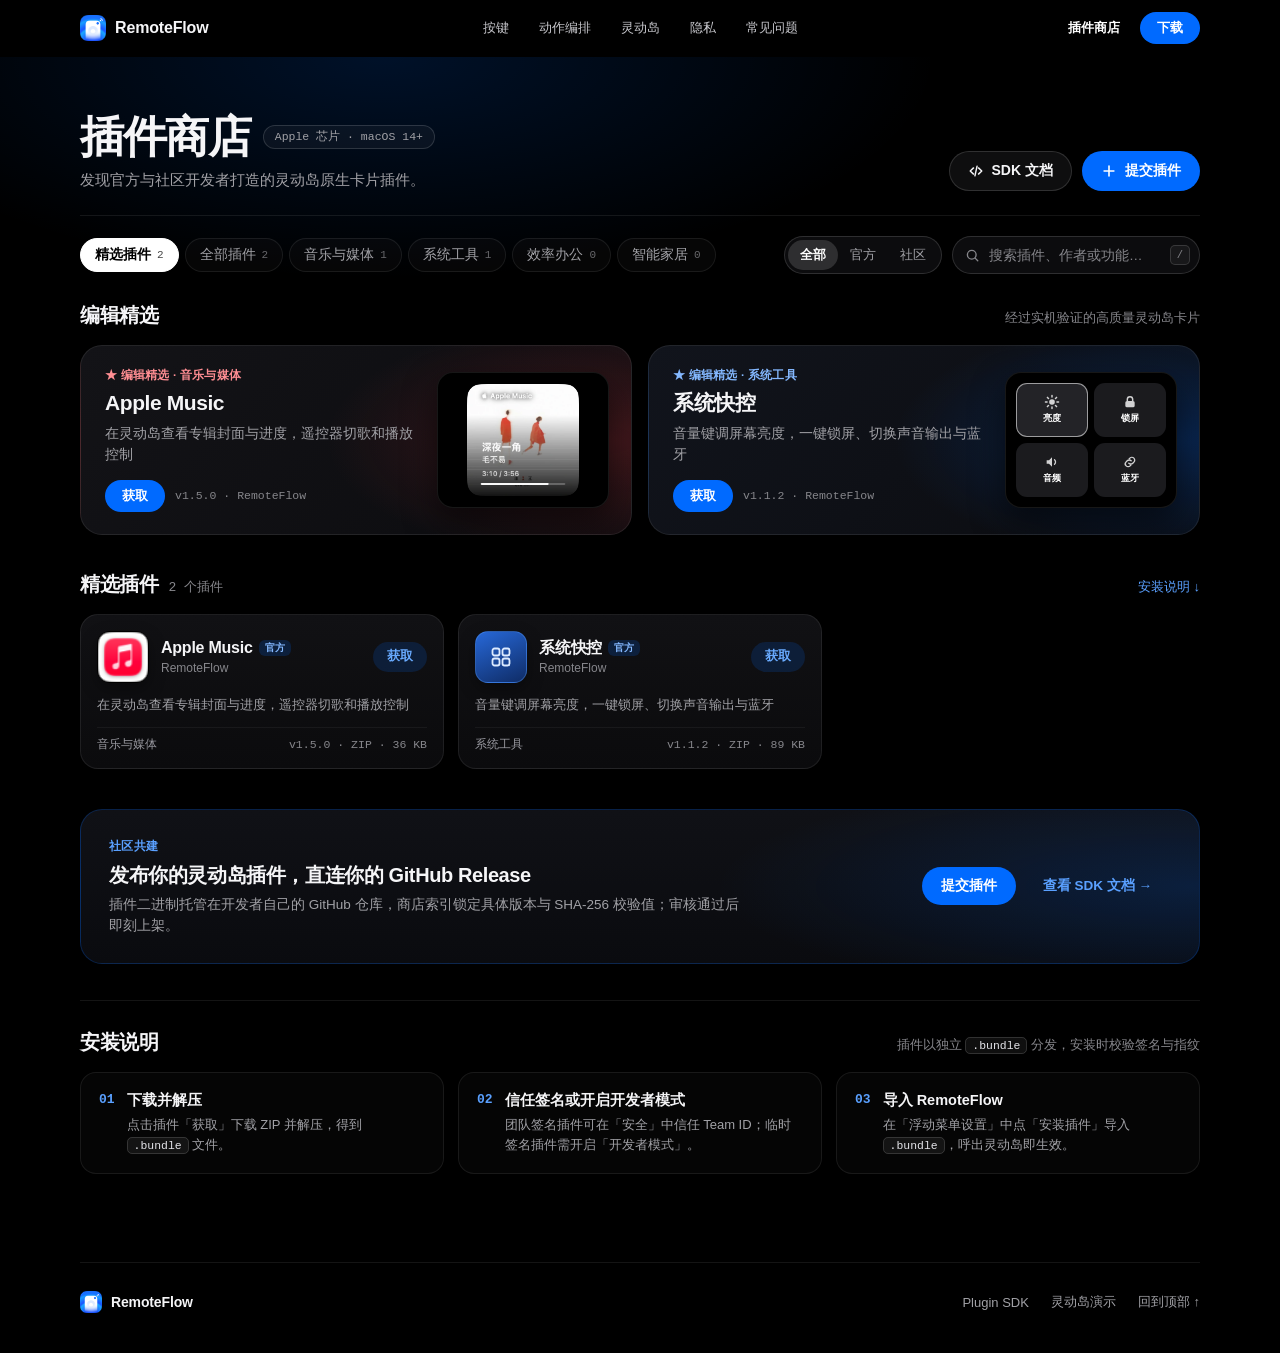
==== commit 0ab9a31a: "Update website: community plugin store, SDK docs, keys visual fix, and copy polish" ====
--- a/docs/plugins.html
+++ b/docs/plugins.html
@@ -4,17 +4,20 @@
   <meta charset="utf-8">
   <meta name="viewport" content="width=device-width, initial-scale=1">
   <meta name="theme-color" content="#000000">
-  <meta name="description" content="搜索和下载 RemoteFlow 灵动岛插件，查看功能、版本和安装要求。">
+  <meta name="description" content="RemoteFlow 社区插件商店：探索精选、官方与社区开发的灵动岛原生插件，支持搜索、分类筛选与开发者提交。">
   <title>插件商店 · RemoteFlow</title>
   <link rel="icon" href="assets/app-icon.png" type="image/png">
+  <script>document.documentElement.classList.add('js')</script>
   <link rel="stylesheet" href="styles.css">
-  <link rel="stylesheet" href="plugins.css?v=3">
+  <link rel="stylesheet" href="plugins.css?v=5">
+  <script src="plugins-registry-data.js" defer></script>
+  <script src="plugins.js" defer></script>
   <script src="release-downloads.js" defer></script>
-  <script src="plugins.js" defer></script>
 </head>
-<body class="store-page">
+<body class="store-page" id="top">
   <a class="skip-link" href="#main">跳到正文</a>
-  <header class="nav store-nav">
+
+  <header class="nav store-nav" data-header>
     <div class="nav-inner">
       <a class="wordmark" href="index.html"><img src="assets/app-icon.png" alt="" width="26" height="26">RemoteFlow</a>
       <nav aria-label="主导航">
@@ -33,142 +36,174 @@
 
   <main class="store-main" id="main">
     <div class="wrap">
-      <header class="store-heading">
-        <div>
-          <h1>插件商店</h1>
-          <p>适用于搭载 Apple 芯片且运行 macOS 14 或更高版本的 Mac。</p>
-        </div>
-        <search id="store-search-box" class="store-search" hidden>
-          <label class="store-sr-only" for="store-search">搜索插件</label>
-          <input type="search" id="store-search" placeholder="搜索插件" autocomplete="off" aria-controls="store-list">
-        </search>
+      <!-- ============ COMPACT APP-STORE TOP HEADER ============ -->
+      <header class="store-topbar">
+        <div class="store-topbar-title">
+          <div class="store-title-line">
+            <h1>插件商店</h1>
+            <span class="store-env-pill">Apple 芯片 · macOS 14+</span>
+          </div>
+          <p>发现官方与社区开发者打造的灵动岛原生卡片插件。</p>
+        </div>
+
+        <div class="store-topbar-actions">
+          <a class="btn btn-glass store-top-btn" href="sdk.html">
+            <svg viewBox="0 0 18 18" aria-hidden="true"><path d="M6.2 5.5 2.5 9l3.7 3.5M11.8 5.5 15.5 9l-3.7 3.5M10.2 3.5 7.8 14.5" fill="none" stroke="currentColor" stroke-width="1.6" stroke-linecap="round" stroke-linejoin="round"/></svg>
+            <span>SDK 文档</span>
+          </a>
+          <button type="button" class="btn btn-primary store-top-btn" id="open-submit-dialog" aria-haspopup="dialog">
+            <svg viewBox="0 0 18 18" aria-hidden="true"><path d="M9 3.5v11M3.5 9h11" fill="none" stroke="currentColor" stroke-width="1.8" stroke-linecap="round"/></svg>
+            <span>提交插件</span>
+          </button>
+        </div>
       </header>
 
-      <div class="store-catalog">
-        <aside class="store-sidebar" aria-label="商店导航">
-          <div class="store-filters" id="store-filters" role="group" aria-labelledby="store-categories" hidden>
-            <p id="store-categories">分类</p>
-            <button type="button" data-category="all" aria-pressed="true" aria-controls="store-list">全部插件</button>
-            <button type="button" data-category="music" aria-pressed="false" aria-controls="store-list">音乐</button>
-            <button type="button" data-category="system" aria-pressed="false" aria-controls="store-list">系统工具</button>
-          </div>
-          <a class="store-install-link" href="#install">安装指南 <span aria-hidden="true">↗</span></a>
-        </aside>
-
-        <section aria-labelledby="store-list-title">
-          <div class="store-list-heading">
-            <h2 id="store-list-title">全部插件</h2>
-            <p id="store-count" role="status" aria-atomic="true">2 个插件</p>
-          </div>
-
-          <ul class="store-list" id="store-list">
-            <li class="store-item" data-plugin-category="music" data-keywords="音乐播放 媒体 歌曲 切歌 上一首 下一首 暂停 专辑 封面 播放进度">
-              <img class="store-icon" src="assets/ui-music.webp" alt="" width="64" height="64">
-              <div class="store-item-info">
-                <h3>Apple Music</h3>
-                <p>在灵动岛查看专辑封面和进度，用遥控器播放、暂停或切歌。</p>
-                <span class="store-item-meta">音乐 · <span data-release-version="apple-music">1.5.0</span></span>
-              </div>
-              <div class="store-item-actions">
-                <a class="btn btn-primary store-get" href="https://github.com/kailous/RemoteFlow-downloads/releases/download/v1.5.0-beta.1/RemoteFlow-Plugin-AppleMusic-1.5.0-macos-arm64.zip" data-release-artifact="apple-music" aria-label="下载 Apple Music 1.5.0 ZIP">获取</a>
-                <button type="button" class="store-details-button" data-plugin-details="music-details" aria-label="查看 Apple Music 详情" aria-haspopup="dialog" hidden>查看详情</button>
-              </div>
-            </li>
-            <li class="store-item" data-plugin-category="system" data-keywords="系统快控 系统工具 亮度 锁屏 音频 声音输出 扬声器 耳机 蓝牙">
-              <div class="store-icon store-icon-system" aria-hidden="true"><i></i><i></i><i></i><i></i></div>
-              <div class="store-item-info">
-                <h3>系统快控</h3>
-                <p>在灵动岛调亮度、锁屏、切换声音输出或打开蓝牙设置。</p>
-                <span class="store-item-meta">系统工具 · <span data-release-version="system-controls">1.1.2</span></span>
-              </div>
-              <div class="store-item-actions">
-                <a class="btn btn-primary store-get" href="https://github.com/kailous/RemoteFlow-downloads/releases/download/v1.5.0-beta.1/RemoteFlow-Plugin-SystemControls-1.1.2-macos-arm64.zip" data-release-artifact="system-controls" aria-label="下载系统快控 1.1.2 ZIP">获取</a>
-                <button type="button" class="store-details-button" data-plugin-details="system-details" aria-label="查看系统快控详情" aria-haspopup="dialog" hidden>查看详情</button>
-              </div>
-            </li>
-          </ul>
-
-          <div class="store-empty" id="store-empty" hidden>
-            <h3>找不到匹配的插件</h3>
-            <p>试试其他关键词，或清除筛选查看全部插件。</p>
-            <button type="button" class="btn btn-glass store-get" id="store-reset">清除筛选</button>
-          </div>
-        </section>
+      <!-- ============ SEARCH + CATEGORY / SOURCE FILTER BAR ============ -->
+      <div class="store-controls-bar">
+        <div class="store-cat-tabs" id="store-categories" role="tablist" aria-label="插件分类"></div>
+
+        <div class="store-right-controls">
+          <div class="store-source-seg" id="store-source-filter" role="group" aria-label="插件来源">
+            <button type="button" data-source="all" aria-pressed="true">全部</button>
+            <button type="button" data-source="official" aria-pressed="false">官方</button>
+            <button type="button" data-source="community" aria-pressed="false">社区</button>
+          </div>
+
+          <search class="store-search" id="store-search-box">
+            <label class="store-sr-only" for="store-search">搜索插件</label>
+            <svg class="store-search-icon" viewBox="0 0 20 20" aria-hidden="true"><circle cx="9" cy="9" r="5.8" fill="none" stroke="currentColor" stroke-width="1.8"/><path d="M13.5 13.5L17 17" stroke="currentColor" stroke-width="1.8" stroke-linecap="round"/></svg>
+            <input type="search" id="store-search" placeholder="搜索插件、作者或功能…" autocomplete="off" aria-controls="store-list">
+            <kbd class="store-search-kbd" aria-hidden="true">/</kbd>
+          </search>
+        </div>
       </div>
 
-      <section class="card store-install" id="install" aria-labelledby="install-title">
-        <h2 id="install-title">安装指南</h2>
-        <ol>
-          <li><strong>获取插件</strong><p>下载 ZIP 后解压，在 Finder 中找到 <code>.bundle</code> 文件。</p></li>
-          <li><strong>开启开发者模式</strong><p>当前下载包为临时签名。在 RemoteFlow 的菜单插件管理中打开「安全」，开启「开发者模式」。</p></li>
-          <li><strong>导入到 RemoteFlow</strong><p>选择「安装插件」，导入 <code>.bundle</code> 文件，再打开灵动岛。</p></li>
+      <!-- ============ FEATURED SPOTLIGHT (仅在精选/全部且无搜索时展示紧凑推荐条) ============ -->
+      <section class="store-featured-section" id="store-featured-section" aria-labelledby="featured-heading">
+        <div class="store-row-head">
+          <h2 id="featured-heading">编辑精选</h2>
+          <span class="store-row-sub">经过实机验证的高质量灵动岛卡片</span>
+        </div>
+        <div class="featured-grid" id="store-featured-list"></div>
+      </section>
+
+      <!-- ============ COMPACT APP-STORE DIRECTORY GRID ============ -->
+      <section class="store-directory" aria-labelledby="store-list-title">
+        <div class="store-row-head">
+          <div class="store-row-left">
+            <h2 id="store-list-title">精选插件</h2>
+            <span class="store-count-badge" id="store-count" role="status" aria-atomic="true">0 个插件</span>
+          </div>
+          <a class="store-inline-link" href="#install">安装说明 ↓</a>
+        </div>
+
+        <ul class="app-grid" id="store-list"></ul>
+
+        <div class="store-empty" id="store-empty" hidden>
+          <div class="store-empty-icon" aria-hidden="true">
+            <svg viewBox="0 0 24 24"><circle cx="11" cy="11" r="7" fill="none" stroke="currentColor" stroke-width="1.7"/><path d="M16.5 16.5L21 21" stroke="currentColor" stroke-width="1.7" stroke-linecap="round"/></svg>
+          </div>
+          <h3 id="store-empty-title">暂无匹配的插件</h3>
+          <p id="store-empty-desc">试试切换其他分类，或者用 Plugin SDK 提交该分类的第一个社区插件。</p>
+          <div class="store-empty-actions">
+            <button type="button" class="btn btn-glass store-small-btn" id="store-reset">查看全部插件</button>
+            <button type="button" class="btn btn-primary store-small-btn" id="store-empty-submit">提交新插件</button>
+          </div>
+        </div>
+      </section>
+
+      <!-- ============ COMMUNITY DEVELOPER CTA STRIP ============ -->
+      <section class="store-submit-strip" aria-labelledby="community-cta-title">
+        <div class="submit-strip-copy">
+          <span class="submit-strip-tag">社区共建</span>
+          <h2 id="community-cta-title">发布你的灵动岛插件，直连你的 GitHub Release</h2>
+          <p>插件二进制托管在开发者自己的 GitHub 仓库，商店索引锁定具体版本与 SHA-256 校验值；审核通过后即刻上架。</p>
+        </div>
+        <div class="submit-strip-actions">
+          <button type="button" class="btn btn-primary store-small-btn" id="strip-submit-btn">提交插件</button>
+          <a class="btn btn-ghost store-small-btn" href="sdk.html">查看 SDK 文档 →</a>
+        </div>
+      </section>
+
+      <!-- ============ COMPACT INSTALL GUIDE ============ -->
+      <section class="store-install-compact" id="install" aria-labelledby="install-title">
+        <div class="store-row-head">
+          <h2 id="install-title">安装说明</h2>
+          <span class="store-row-sub">插件以独立 <code>.bundle</code> 分发，安装时校验签名与指纹</span>
+        </div>
+        <ol class="install-steps-compact">
+          <li>
+            <span class="is-num">01</span>
+            <div><strong>下载并解压</strong><p>点击插件「获取」下载 ZIP 并解压，得到 <code>.bundle</code> 文件。</p></div>
+          </li>
+          <li>
+            <span class="is-num">02</span>
+            <div><strong>信任签名或开启开发者模式</strong><p>团队签名插件可在「安全」中信任 Team ID；临时签名插件需开启「开发者模式」。</p></div>
+          </li>
+          <li>
+            <span class="is-num">03</span>
+            <div><strong>导入 RemoteFlow</strong><p>在「浮动菜单设置」中点「安装插件」导入 <code>.bundle</code>，呼出灵动岛即生效。</p></div>
+          </li>
         </ol>
       </section>
     </div>
   </main>
 
   <footer class="footer wrap">
-    <a class="wordmark" href="index.html"><img src="assets/app-icon.png" alt="" width="22" height="22">RemoteFlow</a>
-    <a class="to-top" href="index.html#island">查看灵动岛演示 <span aria-hidden="true">→</span></a>
+    <a class="wordmark" href="index.html"><img src="assets/app-icon.png" alt="" width="22" height="22" loading="lazy">RemoteFlow</a>
+    <div class="store-footer-links">
+      <a href="sdk.html">Plugin SDK</a>
+      <a href="index.html#island">灵动岛演示</a>
+      <a href="#top">回到顶部 ↑</a>
+    </div>
   </footer>
 
-  <dialog class="dialog store-detail" id="music-details" aria-labelledby="music-title">
+  <!-- ============ DYNAMIC PLUGIN DETAIL DIALOG ============ -->
+  <dialog class="dialog store-detail" id="plugin-detail-dialog" aria-labelledby="detail-title">
     <form method="dialog"><button class="dialog-close" aria-label="关闭详情" autofocus>×</button></form>
-    <div class="store-detail-content">
-      <header class="store-detail-heading">
-        <h2 id="music-title">Apple Music</h2>
-        <a class="btn btn-primary store-get" href="https://github.com/kailous/RemoteFlow-downloads/releases/download/v1.5.0-beta.1/RemoteFlow-Plugin-AppleMusic-1.5.0-macos-arm64.zip" data-release-artifact="apple-music" aria-label="下载 Apple Music 1.5.0 ZIP">获取</a>
-      </header>
-      <dl class="store-detail-meta">
-        <div><dt>开发者</dt><dd>RemoteFlow</dd></div>
-        <div><dt>版本</dt><dd data-release-version="apple-music">1.5.0</dd></div>
-        <div><dt>兼容性</dt><dd>Apple 芯片 Mac · macOS 14+</dd></div>
-        <div><dt>安装包</dt><dd data-release-size="apple-music">ZIP · 36 KB</dd></div>
-      </dl>
-      <div class="store-detail-body">
-        <figure class="store-detail-preview"><img src="assets/island-music-card.png" width="360" height="360" alt="Apple Music 灵动岛卡片，显示专辑封面、曲目与播放进度"></figure>
-        <div>
-          <h3>功能</h3>
-          <ul>
-            <li>按上、下键切换曲目，按确定播放或暂停。</li>
-            <li>显示专辑封面、曲目和播放进度。</li>
-            <li>支持 Apple Music 订阅曲目及「音乐」App 的本地资料库。</li>
-          </ul>
-          <h3>首次使用</h3>
-          <p>在卡片上按确定，按系统提示授权 RemoteFlow 控制「音乐」。</p>
-          <a href="#install">查看安装指南 <span aria-hidden="true">↗</span></a>
-        </div>
-      </div>
-    </div>
+    <div class="store-detail-content" id="detail-content"></div>
   </dialog>
 
-  <dialog class="dialog store-detail" id="system-details" aria-labelledby="system-title">
-    <form method="dialog"><button class="dialog-close" aria-label="关闭详情" autofocus>×</button></form>
-    <div class="store-detail-content">
-      <header class="store-detail-heading">
-        <h2 id="system-title">系统快控</h2>
-        <a class="btn btn-primary store-get" href="https://github.com/kailous/RemoteFlow-downloads/releases/download/v1.5.0-beta.1/RemoteFlow-Plugin-SystemControls-1.1.2-macos-arm64.zip" data-release-artifact="system-controls" aria-label="下载系统快控 1.1.2 ZIP">获取</a>
-      </header>
-      <dl class="store-detail-meta">
-        <div><dt>开发者</dt><dd>RemoteFlow</dd></div>
-        <div><dt>版本</dt><dd data-release-version="system-controls">1.1.2</dd></div>
-        <div><dt>兼容性</dt><dd>Apple 芯片 Mac · macOS 14+</dd></div>
-        <div><dt>安装包</dt><dd data-release-size="system-controls">ZIP · 89 KB</dd></div>
-      </dl>
-      <div class="store-detail-body">
-        <figure class="store-detail-preview">
-          <div class="store-controls-crop"><img src="assets/island-controls.webp" width="1734" height="552" alt="系统快控的亮度、锁屏、声音输出和连接蓝牙卡片"></div>
-        </figure>
-        <div>
-          <h3>功能</h3>
-          <ul>
-            <li>在亮度卡片上用遥控器音量键调节亮度。</li>
-            <li>锁屏、切换声音输出设备或打开蓝牙配对设置。</li>
-          </ul>
-          <h3>使用要求</h3>
-          <p>锁屏需要辅助功能权限。亮度调节取决于显示器支持情况。</p>
-          <a href="#install">查看安装指南 <span aria-hidden="true">↗</span></a>
-        </div>
+  <!-- ============ DEVELOPER SUBMIT PLUGIN DIALOG ============ -->
+  <dialog class="dialog submit-dialog" id="submit-plugin-dialog" aria-labelledby="submit-title">
+    <form method="dialog"><button class="dialog-close" aria-label="关闭" autofocus>×</button></form>
+    <div class="submit-dialog-body">
+      <p class="kicker">开发者提交</p>
+      <h2 id="submit-title">将你的插件上架到插件商店</h2>
+      <p class="submit-lead">采用「仓库直连 + 哈希锁定」模式：二进制由你的 GitHub Release 托管，商店索引记录版本、下载链接与 SHA-256 校验值。</p>
+
+      <ol class="submit-flow">
+        <li>
+          <strong>1. 按 SDK 打包并发布 Release</strong>
+          <p>使用 <a href="sdk.html">Plugin SDK</a> 编译 <code>.bundle</code>，签名后打包为 ZIP 上传至你的 GitHub 仓库 Release，并生成 <code>shasum -a 256</code>。</p>
+        </li>
+        <li>
+          <strong>2. 准备插件清单条目（JSON）</strong>
+          <div class="submit-code-wrap">
+            <pre><code id="submit-json-template">{
+  "id": "com.yourname.my-plugin",
+  "name": "你的插件名称",
+  "tagline": "一句话介绍核心功能",
+  "category": "productivity",
+  "author": "你的名称",
+  "repoUrl": "https://github.com/you/my-plugin",
+  "version": "1.0.0",
+  "downloadUrl": "https://github.com/you/my-plugin/releases/download/v1.0.0/MyPlugin-1.0.0-macos-arm64.zip",
+  "sha256": "&lt;ZIP 的 SHA-256&gt;",
+  "signing": { "type": "developer-id", "teamId": "YOURTEAMID" }
+}</code></pre>
+            <button type="button" class="submit-copy-btn" id="copy-submit-json">复制模板</button>
+          </div>
+        </li>
+        <li>
+          <strong>3. 提交审核</strong>
+          <p>通过 GitHub Issue 或 Pull Request 提交上述条目；审核通过并核对 SHA-256 后自动收录上线，高质量插件将入选「精选插件」。</p>
+        </li>
+      </ol>
+
+      <div class="submit-dialog-actions">
+        <a class="btn btn-primary" id="submit-github-link" href="https://github.com/kailous/RemoteFlow-downloads/issues/new?title=%5B%E6%8F%92%E4%BB%B6%E6%8F%90%E4%BA%A4%5D%20" target="_blank" rel="noopener">前往 GitHub 提交插件 ↗</a>
+        <a class="btn btn-glass" href="sdk.html">阅读 Plugin SDK</a>
       </div>
     </div>
   </dialog>
--- a/docs/styles.css
+++ b/docs/styles.css
@@ -139,9 +139,24 @@
 .stats dd span { margin-left: 4px; color: var(--muted-2); font-size: 0.45em; font-weight: 600; letter-spacing: 0; }
 
 /* ---------- keys ---------- */
+#keys { padding-block: 84px; }
+#keys .section-head { margin-bottom: 28px; }
 .keys-figure { position: relative; }
-.keys-photo { position: relative; padding: clamp(24px, 5vw, 64px) clamp(16px, 4vw, 56px) 0; border-radius: var(--radius) var(--radius) 0 0; background: radial-gradient(ellipse 70% 80% at 60% 60%, rgba(0, 106, 255, 0.22), transparent 70%); }
-.keys-photo img { width: 100%; height: auto; filter: drop-shadow(0 30px 50px rgba(0, 0, 0, 0.7)); }
+.keys-photo {
+  position: relative;
+  padding: clamp(14px, 2.4vw, 28px) clamp(12px, 2vw, 24px) 0;
+  border-radius: var(--radius) var(--radius) 0 0;
+  background: radial-gradient(ellipse 60% 78% at 50% 58%, rgba(0, 106, 255, 0.2), transparent 72%);
+  overflow: hidden;
+}
+.keys-photo img {
+  width: min(100%, 920px);
+  height: auto;
+  margin-inline: auto;
+  filter: drop-shadow(0 30px 50px rgba(0, 0, 0, 0.7));
+  -webkit-mask-image: linear-gradient(90deg, #000 0%, #000 72%, rgba(0, 0, 0, 0.55) 86%, transparent 100%);
+  mask-image: linear-gradient(90deg, #000 0%, #000 72%, rgba(0, 0, 0, 0.55) 86%, transparent 100%);
+}
 .keys-legend { display: grid; grid-template-columns: repeat(5, 1fr); border-top: 1px solid var(--line); }
 .keys-legend li { display: grid; gap: 6px; padding: 28px 20px 0; }
 .keys-legend li + li { border-left: 1px solid var(--line); }
--- a/docs/plugins.css
+++ b/docs/plugins.css
@@ -1,167 +1,841 @@
-.store-nav { border-bottom-color: var(--line); }
-.store-nav .nav-store-link[aria-current="page"] { color: var(--fg); }
+/* ==========================================================================
+   RemoteFlow 社区插件商店 · App Store / Raycast Store 紧凑目录结构
+   ========================================================================== */
+.store-nav { border-bottom-color: transparent; }
+.store-nav.scrolled { border-bottom-color: var(--line); }
+.store-nav .nav-store-link[aria-current="page"] { color: #fff; font-weight: 600; }
+
+.store-sr-only {
+  position: absolute;
+  width: 1px;
+  height: 1px;
+  overflow: hidden;
+  clip-path: inset(50%);
+  white-space: nowrap;
+}
 
 .store-main {
-  padding: clamp(40px, 6vw, 78px) 0 clamp(50px, 7vw, 96px);
-  background: radial-gradient(ellipse 700px 420px at 30% 0, rgba(0, 106, 255, 0.13), transparent 86%);
-}
-.store-heading, .store-list-heading {
-  display: flex;
-  align-items: end;
+  position: relative;
+  isolation: isolate;
+  padding: clamp(34px, 4.5vw, 56px) 0 88px;
+}
+.store-main::before {
+  position: absolute;
+  z-index: -1;
+  inset: 0 0 auto;
+  height: 440px;
+  content: "";
+  background: radial-gradient(ellipse 60% 70% at 30% 0%, rgba(0, 106, 255, 0.16), transparent 72%);
+  pointer-events: none;
+}
+
+/* ---------- Compact Topbar ---------- */
+.store-topbar {
+  display: flex;
+  flex-wrap: wrap;
+  align-items: flex-end;
   justify-content: space-between;
-  gap: 18px;
-}
-.store-heading { padding-bottom: 26px; border-bottom: 1px solid var(--line); }
-.store-heading h1 { font-size: clamp(38px, 5.2vw, 66px); line-height: 1.08; letter-spacing: -0.045em; }
-.store-heading p { margin-top: 10px; color: var(--muted-2); font-size: 14px; line-height: 1.6; }
-.store-sr-only { position: absolute; width: 1px; height: 1px; overflow: hidden; clip-path: inset(50%); white-space: nowrap; }
-.store-search { position: relative; display: block; width: min(340px, 40%); }
+  gap: 18px 24px;
+  padding-bottom: 24px;
+  border-bottom: 1px solid var(--line);
+}
+.store-title-line {
+  display: flex;
+  flex-wrap: wrap;
+  align-items: center;
+  gap: 12px;
+}
+.store-topbar h1 {
+  font-size: clamp(30px, 4vw, 44px);
+  font-weight: 700;
+  line-height: 1.08;
+  letter-spacing: -0.03em;
+}
+.store-env-pill {
+  padding: 4px 11px;
+  border: 1px solid var(--line-2);
+  border-radius: 999px;
+  background: rgba(255, 255, 255, 0.04);
+  color: var(--muted-2);
+  font: 11.5px/1.2 var(--mono);
+}
+.store-topbar p {
+  margin-top: 8px;
+  color: var(--muted-2);
+  font-size: 15px;
+  line-height: 1.5;
+}
+
+.store-topbar-actions {
+  display: flex;
+  align-items: center;
+  gap: 10px;
+}
+.store-top-btn {
+  min-height: 40px;
+  padding: 0 18px;
+  font-size: 14px;
+  box-shadow: none;
+}
+.store-top-btn:hover { box-shadow: none; }
+.store-top-btn svg { width: 16px; height: 16px; flex: none; }
+
+/* ---------- Filter & Search Controls Bar ---------- */
+.store-controls-bar {
+  display: flex;
+  flex-wrap: wrap;
+  align-items: center;
+  justify-content: space-between;
+  gap: 14px;
+  padding-block: 20px 28px;
+}
+
+.store-cat-tabs {
+  display: flex;
+  flex-wrap: wrap;
+  align-items: center;
+  gap: 6px;
+}
+.store-cat-tabs button {
+  display: inline-flex;
+  align-items: center;
+  gap: 6px;
+  min-height: 34px;
+  padding: 0 14px;
+  border: 1px solid var(--line);
+  border-radius: 999px;
+  background: rgba(255, 255, 255, 0.025);
+  color: var(--muted-2);
+  font-size: 13.5px;
+  font-weight: 500;
+  white-space: nowrap;
+  transition: background-color 160ms var(--ease), color 160ms var(--ease), border-color 160ms var(--ease);
+}
+.store-cat-tabs button:hover {
+  border-color: var(--line-2);
+  color: #fff;
+}
+.store-cat-tabs button[aria-selected="true"] {
+  border-color: #fff;
+  background: #fff;
+  color: #000;
+  font-weight: 650;
+}
+.cat-count {
+  font: 11px/1 var(--mono);
+  opacity: 0.62;
+}
+.store-cat-tabs button[aria-selected="true"] .cat-count { opacity: 0.72; }
+
+.store-right-controls {
+  display: flex;
+  align-items: center;
+  gap: 10px;
+}
+
+.store-source-seg {
+  display: inline-flex;
+  padding: 3px;
+  border: 1px solid var(--line-2);
+  border-radius: 999px;
+  background: var(--surface);
+}
+.store-source-seg button {
+  min-height: 30px;
+  padding: 0 12px;
+  border: 0;
+  border-radius: 999px;
+  background: transparent;
+  color: var(--muted-2);
+  font-size: 12.5px;
+  font-weight: 500;
+  transition: background-color 150ms var(--ease), color 150ms var(--ease);
+}
+.store-source-seg button:hover { color: #fff; }
+.store-source-seg button[aria-pressed="true"] {
+  background: rgba(255, 255, 255, 0.14);
+  color: #fff;
+  font-weight: 600;
+}
+
+.store-search {
+  position: relative;
+  display: flex;
+  align-items: center;
+  width: 248px;
+}
+.store-search-icon {
+  position: absolute;
+  left: 13px;
+  width: 15px;
+  height: 15px;
+  color: var(--muted);
+  pointer-events: none;
+}
 .store-search input {
   width: 100%;
-  min-height: 46px;
-  padding: 0 14px 0 39px;
+  height: 38px;
+  padding: 0 34px 0 36px;
   border: 1px solid var(--line-2);
-  border-radius: 12px;
+  border-radius: 999px;
   background: var(--surface);
   color: var(--fg);
+  font-size: 13.5px;
+  transition: border-color 160ms var(--ease), box-shadow 160ms var(--ease);
+}
+.store-search input::placeholder { color: var(--muted); }
+.store-search input:focus {
+  outline: none;
+  border-color: rgba(90, 160, 255, 0.65);
+  box-shadow: 0 0 0 3px rgba(0, 106, 255, 0.18);
+}
+.store-search-kbd {
+  position: absolute;
+  right: 10px;
+  display: grid;
+  place-items: center;
+  min-width: 20px;
+  height: 20px;
+  padding: 0 5px;
+  border: 1px solid var(--line-2);
+  border-radius: 5px;
+  background: rgba(255, 255, 255, 0.05);
+  color: var(--muted);
+  font: 10.5px/1 var(--mono);
+  pointer-events: none;
+  transition: opacity 150ms;
+}
+.store-search:focus-within .store-search-kbd { opacity: 0; }
+
+/* ---------- Section Row Headers ---------- */
+.store-row-head {
+  display: flex;
+  flex-wrap: wrap;
+  align-items: baseline;
+  justify-content: space-between;
+  gap: 10px 16px;
+  margin-bottom: 16px;
+}
+.store-row-left {
+  display: flex;
+  align-items: baseline;
+  gap: 10px;
+}
+.store-row-head h2 {
+  font-size: 20px;
+  font-weight: 700;
+  letter-spacing: -0.02em;
+}
+.store-row-sub,
+.store-count-badge {
+  color: var(--muted);
+  font-size: 13px;
+}
+.store-count-badge { font-family: var(--mono); }
+.store-inline-link {
+  color: var(--accent-text);
+  font-size: 13px;
+  font-weight: 500;
+  text-decoration: none;
+}
+.store-inline-link:hover { text-decoration: underline; text-underline-offset: 3px; }
+
+/* ---------- Featured Spotlight Strip (Compact Horizontal Cards) ---------- */
+.store-featured-section {
+  margin-bottom: 36px;
+}
+.featured-grid {
+  display: grid;
+  grid-template-columns: repeat(2, minmax(0, 1fr));
+  gap: 16px;
+}
+.featured-card {
+  position: relative;
+  display: grid;
+  grid-template-columns: minmax(0, 1.15fr) 172px;
+  align-items: center;
+  gap: 18px;
+  padding: 22px 22px 22px 24px;
+  border: 1px solid var(--line);
+  border-radius: 22px;
+  overflow: hidden;
+  cursor: pointer;
+  transition: border-color 200ms var(--ease), transform 240ms var(--spring);
+}
+.featured-card-music {
+  background:
+    radial-gradient(ellipse 70% 90% at 95% 50%, rgba(252, 60, 68, 0.22), transparent 72%),
+    linear-gradient(135deg, #131317, #0c0c0f);
+}
+.featured-card-system {
+  background:
+    radial-gradient(ellipse 70% 90% at 95% 50%, rgba(0, 106, 255, 0.26), transparent 72%),
+    linear-gradient(135deg, #11141c, #0b0c10);
+}
+.featured-card:hover {
+  border-color: rgba(255, 255, 255, 0.22);
+  transform: translateY(-2px);
+}
+
+.featured-copy {
+  display: flex;
+  flex-direction: column;
+  gap: 8px;
+  min-width: 0;
+}
+.featured-kicker {
+  display: inline-flex;
+  align-items: center;
+  gap: 6px;
+  color: #84b8ff;
+  font-size: 11.5px;
+  font-weight: 600;
+  letter-spacing: 0.02em;
+}
+.featured-card-music .featured-kicker { color: #ff8e93; }
+.featured-copy h3 {
+  font-size: 21px;
+  font-weight: 700;
+  letter-spacing: -0.02em;
+  line-height: 1.18;
+}
+.featured-copy p {
+  color: var(--muted-2);
+  font-size: 13.5px;
+  line-height: 1.55;
+  display: -webkit-box;
+  -webkit-line-clamp: 2;
+  -webkit-box-orient: vertical;
+  overflow: hidden;
+}
+.featured-actions {
+  display: flex;
+  align-items: center;
+  gap: 10px;
+  margin-top: 6px;
+}
+.featured-get {
+  min-height: 32px;
+  padding: 0 16px;
+  font-size: 13px;
+  box-shadow: none;
+}
+.featured-get:hover { box-shadow: none; }
+.featured-meta {
+  color: var(--muted);
+  font: 11.5px/1 var(--mono);
+}
+
+.featured-visual {
+  display: grid;
+  place-items: center;
+  width: 172px;
+  height: 136px;
+  padding: 10px;
+  border: 1px solid rgba(255, 255, 255, 0.09);
+  border-radius: 16px;
+  background: #000;
+  box-shadow: 0 14px 32px rgba(0, 0, 0, 0.55);
+}
+.featured-visual > img {
+  width: 112px;
+  height: 112px;
+  border-radius: 14px;
+  object-fit: cover;
+}
+.mini-tiles {
+  display: grid;
+  grid-template-columns: repeat(2, 1fr);
+  gap: 6px;
+  width: 100%;
+  height: 100%;
+}
+.mini-tile {
+  display: flex;
+  flex-direction: column;
+  align-items: center;
+  justify-content: center;
+  gap: 2px;
+  border-radius: 11px;
+  background: #1b1b1e;
+  border: 1px solid transparent;
+  color: #fff;
+}
+.mini-tile.active { border-color: rgba(255, 255, 255, 0.55); background: #232327; }
+.mini-tile svg { width: 16px; height: 16px; color: rgba(255, 255, 255, 0.8); }
+.mini-tile span { font-size: 9px; font-weight: 600; }
+
+/* ---------- Compact App-Store Directory Grid (Scalable to 50+ plugins) ---------- */
+.store-directory {
+  margin-bottom: 40px;
+}
+.app-grid {
+  display: grid;
+  grid-template-columns: repeat(3, minmax(0, 1fr));
+  gap: 14px;
+}
+
+.app-tile {
+  display: flex;
+  flex-direction: column;
+  gap: 12px;
+  padding: 16px;
+  border: 1px solid var(--line);
+  border-radius: 18px;
+  background: linear-gradient(180deg, #111114, #0b0b0d);
+  cursor: pointer;
+  transition: border-color 180ms var(--ease), background-color 180ms var(--ease), transform 200ms var(--ease);
+}
+.app-tile:hover {
+  border-color: rgba(255, 255, 255, 0.2);
+  background: linear-gradient(180deg, #151519, #0e0e11);
+  transform: translateY(-2px);
+}
+
+.app-tile-top {
+  display: grid;
+  grid-template-columns: 52px minmax(0, 1fr) auto;
+  align-items: center;
+  gap: 12px;
+}
+.app-icon {
+  display: grid;
+  place-items: center;
+  width: 52px;
+  height: 52px;
+  border-radius: 13px;
+  object-fit: contain;
+  flex: none;
+  box-shadow: 0 6px 16px rgba(0, 0, 0, 0.35);
+}
+.app-icon-system {
+  border: 1px solid rgba(90, 160, 255, 0.35);
+  background: linear-gradient(155deg, #2768d8, #0f2c66);
+  color: #dceaff;
+}
+.app-icon-system svg {
+  width: 24px;
+  height: 24px;
+  fill: none;
+  stroke: currentColor;
+  stroke-width: 1.8;
+}
+.app-icon-fallback {
+  border: 1px solid var(--line-2);
+  background: linear-gradient(155deg, #26262c, #141418);
+  color: #fff;
+  font-size: 20px;
+  font-weight: 700;
+}
+
+.app-tile-head { min-width: 0; }
+.app-name-row {
+  display: flex;
+  align-items: center;
+  gap: 6px;
+  min-width: 0;
+}
+.app-tile h3 {
+  overflow: hidden;
   font-size: 16px;
-}
-.store-search input::placeholder { color: var(--muted-2); }
-.store-search input:focus-visible { outline-offset: 2px; }
-.store-search::before, .store-search::after { position: absolute; pointer-events: none; content: ""; }
-.store-search::before { top: 15px; left: 15px; width: 13px; height: 13px; border: 1.5px solid var(--muted-2); border-radius: 50%; }
-.store-search::after { top: 27px; left: 25px; height: 1.5px; width: 6px; background: var(--muted-2); transform: rotate(45deg); }
-
-.store-catalog {
-  display: grid;
-  grid-template-columns: 172px minmax(0, 1fr);
-  gap: 32px;
-  align-items: start;
-  padding-block: 26px 40px;
-}
-.store-sidebar { display: grid; gap: 18px; }
-.store-filters { display: grid; gap: 4px; }
-.store-filters p { margin: 2px 12px 7px; color: var(--muted-2); font-size: 13px; }
-.store-filters button, .store-install-link {
+  font-weight: 680;
+  letter-spacing: -0.015em;
+  line-height: 1.25;
+  white-space: nowrap;
+  text-overflow: ellipsis;
+}
+.app-tag-official,
+.app-tag-community {
+  flex: none;
+  padding: 2px 6px;
+  border-radius: 6px;
+  font-size: 10px;
+  font-weight: 600;
+  line-height: 1.2;
+}
+.app-tag-official {
+  background: rgba(0, 106, 255, 0.18);
+  color: #84b8ff;
+}
+.app-tag-community {
+  background: rgba(48, 209, 88, 0.16);
+  color: #6df092;
+}
+.app-author {
+  margin-top: 3px;
+  overflow: hidden;
+  color: var(--muted);
+  font-size: 12px;
+  white-space: nowrap;
+  text-overflow: ellipsis;
+}
+
+.app-get-btn {
+  min-height: 30px;
+  padding: 0 14px;
+  border-radius: 999px;
+  background: rgba(0, 106, 255, 0.16);
+  color: #69abff;
+  font-size: 12.5px;
+  font-weight: 650;
+  text-decoration: none;
+  display: inline-flex;
+  align-items: center;
+  justify-content: center;
+  white-space: nowrap;
+  transition: background-color 150ms var(--ease), color 150ms var(--ease);
+}
+.app-get-btn:hover {
+  background: var(--accent);
+  color: #fff;
+}
+
+.app-tagline {
+  color: var(--muted-2);
+  font-size: 13px;
+  line-height: 1.55;
+  display: -webkit-box;
+  -webkit-line-clamp: 2;
+  -webkit-box-orient: vertical;
+  overflow: hidden;
+}
+
+.app-tile-foot {
   display: flex;
   align-items: center;
   justify-content: space-between;
   gap: 8px;
-  min-height: 42px;
-  padding: 0 12px;
-  border: 1px solid transparent;
-  border-radius: 10px;
-  background: transparent;
-  color: var(--muted-2);
-  font-size: 14px;
-  text-align: left;
-  text-decoration: none;
-  white-space: nowrap;
-}
-.store-filters button:hover, .store-install-link:hover { background: var(--surface-2); color: var(--fg); }
-.store-filters button[aria-pressed="true"] { border-color: rgba(90, 160, 255, 0.24); background: rgba(0, 106, 255, 0.13); color: #a5cbff; }
-.store-install-link { justify-content: start; color: var(--accent-text); }
-
-.store-list-heading { min-height: 34px; padding-bottom: 13px; }
-.store-list-heading h2 { font-size: 23px; line-height: 1.2; }
-.store-list-heading p { flex: none; color: var(--muted-2); font-size: 13px; }
-.store-list { display: grid; gap: 10px; }
-.store-item {
-  display: grid;
-  grid-template-columns: auto minmax(0, 1fr) auto;
-  gap: 17px;
-  align-items: center;
+  margin-top: auto;
+  padding-top: 10px;
+  border-top: 1px solid rgba(255, 255, 255, 0.05);
+  color: var(--muted);
+  font: 11.5px/1.2 var(--mono);
+}
+.app-foot-cat {
+  font-family: var(--font);
+  color: #98989f;
+}
+
+/* ---------- Empty State ---------- */
+.store-empty {
+  display: grid;
+  justify-items: center;
+  gap: 8px;
+  padding: 52px 24px;
+  border: 1px dashed var(--line-2);
+  border-radius: 22px;
+  background: rgba(255, 255, 255, 0.015);
+  text-align: center;
+}
+.store-empty-icon {
+  display: grid;
+  place-items: center;
+  width: 46px;
+  height: 46px;
+  border-radius: 14px;
+  background: var(--surface-2);
+  color: var(--muted-2);
+}
+.store-empty-icon svg { width: 22px; height: 22px; }
+.store-empty h3 { margin-top: 4px; font-size: 18px; }
+.store-empty p { max-width: 420px; color: var(--muted); font-size: 14px; line-height: 1.55; }
+.store-empty-actions {
+  display: flex;
+  flex-wrap: wrap;
+  justify-content: center;
+  gap: 10px;
+  margin-top: 10px;
+}
+.store-small-btn {
+  min-height: 38px;
+  padding: 0 18px;
+  font-size: 13.5px;
+  box-shadow: none;
+}
+.store-small-btn:hover { box-shadow: none; }
+
+/* ---------- Community Submit Strip ---------- */
+.store-submit-strip {
+  display: flex;
+  flex-wrap: wrap;
+  align-items: center;
+  justify-content: space-between;
+  gap: 20px 32px;
+  margin-bottom: 36px;
+  padding: 26px 28px;
+  border: 1px solid rgba(0, 106, 255, 0.24);
+  border-radius: 22px;
+  background:
+    radial-gradient(ellipse 60% 100% at 100% 50%, rgba(0, 106, 255, 0.18), transparent 72%),
+    linear-gradient(180deg, #101116, #0a0b0f);
+}
+.submit-strip-copy { max-width: 640px; }
+.submit-strip-tag {
+  display: inline-block;
+  margin-bottom: 8px;
+  color: var(--accent-text);
+  font-size: 12px;
+  font-weight: 650;
+  letter-spacing: 0.03em;
+}
+.submit-strip-copy h2 {
+  font-size: 20px;
+  font-weight: 700;
+  letter-spacing: -0.02em;
+  line-height: 1.25;
+}
+.submit-strip-copy p {
+  margin-top: 6px;
+  color: var(--muted-2);
+  font-size: 13.5px;
+  line-height: 1.6;
+}
+.submit-strip-actions {
+  display: flex;
+  flex-wrap: wrap;
+  align-items: center;
+  gap: 8px;
+}
+
+/* ---------- Compact Install Guide ---------- */
+.store-install-compact {
+  padding-top: 28px;
+  border-top: 1px solid var(--line);
+}
+.store-install-compact code {
+  padding: 1px 6px;
+  border: 1px solid var(--line-2);
+  border-radius: 5px;
+  background: rgba(255, 255, 255, 0.06);
+  color: #e5e5ea;
+  font: 0.88em var(--mono);
+}
+.install-steps-compact {
+  display: grid;
+  grid-template-columns: repeat(3, minmax(0, 1fr));
+  gap: 14px;
+}
+.install-steps-compact li {
+  display: flex;
+  align-items: flex-start;
+  gap: 12px;
   padding: 18px;
   border: 1px solid var(--line);
   border-radius: 16px;
-  background: linear-gradient(180deg, #121215, #0c0c0e);
-}
-.store-item:hover, .store-item:focus-within { border-color: var(--line-2); }
-.store-icon { display: block; width: 64px; height: 64px; overflow: hidden; border-radius: 15px; object-fit: contain; }
-.store-icon-system {
-  display: grid;
-  grid-template: repeat(2, 10px) / repeat(2, 10px);
-  place-content: center;
-  gap: 4px;
-  border: 1px solid rgba(98, 162, 255, 0.28);
-  background: linear-gradient(145deg, #244f92, #112443);
-}
-.store-icon-system i { border: 1px solid #bfd9ff; border-radius: 3px; background: rgba(125, 179, 255, 0.3); }
-.store-item h3 { font-size: 20px; line-height: 1.2; letter-spacing: -0.02em; }
-.store-item-info p { margin-top: 5px; color: var(--muted-2); font-size: 14px; line-height: 1.5; }
-.store-item-meta { display: block; margin-top: 6px; color: var(--muted-2); font: 12px/1.4 var(--mono); }
-.store-item-actions { display: grid; justify-items: center; gap: 2px; }
-.store-get { min-height: 40px; padding-inline: 19px; font-size: 14px; box-shadow: none; }
-.store-item-actions .store-get { min-width: 76px; }
-.store-details-button { min-height: 32px; padding: 0 5px; border: 0; background: transparent; color: var(--accent-text); font-size: 13px; }
-.store-details-button:hover { color: #8dbcff; text-decoration: underline; text-underline-offset: 3px; }
-
-.store-empty { padding: 36px 18px; border: 1px dashed var(--line-2); border-radius: 16px; text-align: center; }
-.store-empty h3 { font-size: 17px; }
-.store-empty p { margin-block: 8px 16px; color: var(--muted-2); font-size: 14px; line-height: 1.5; }
-.store-install { padding: clamp(18px, 3.3vw, 32px); border-radius: 16px; }
-.store-install h2 { font-size: 21px; }
-.store-install ol { display: grid; grid-template-columns: repeat(3, minmax(0, 1fr)); gap: 16px 24px; margin-top: 18px; padding-inline-start: 20px; list-style: decimal; }
-.store-install li::marker { color: var(--accent-text); font-family: var(--mono); }
-.store-install p { margin-top: 6px; color: var(--muted-2); font-size: 14px; line-height: 1.6; }
-
-.store-page:has(.store-detail[open]) { overflow: hidden; }
-.store-detail { width: min(690px, calc(100% - 28px)); }
-.store-detail form { position: static; padding: 0; }
-.store-detail .dialog-close { z-index: 1; width: 36px; height: 36px; }
-.store-detail-content { padding: clamp(18px, 4vw, 30px); }
-.store-detail-heading { display: flex; flex-wrap: wrap; justify-content: space-between; align-items: center; gap: 12px; padding-right: 42px; }
-.store-detail h2 { margin: 0; font-size: clamp(23px, 4vw, 30px); }
+  background: rgba(255, 255, 255, 0.02);
+}
+.is-num {
+  flex: none;
+  color: var(--accent-text);
+  font: 700 13px/1.4 var(--mono);
+}
+.install-steps-compact strong {
+  display: block;
+  font-size: 14.5px;
+  font-weight: 650;
+}
+.install-steps-compact p {
+  margin-top: 5px;
+  color: var(--muted-2);
+  font-size: 13px;
+  line-height: 1.55;
+}
+
+.store-footer-links {
+  display: flex;
+  align-items: center;
+  gap: 22px;
+}
+.store-footer-links a {
+  color: var(--muted-2);
+  text-decoration: none;
+}
+.store-footer-links a:hover { color: #fff; }
+
+/* ---------- Detail Dialog ---------- */
+.store-page:has(dialog[open]) { overflow: hidden; }
+.store-detail {
+  width: min(720px, calc(100% - 28px));
+  border-radius: 26px;
+}
+.store-detail form,
+.submit-dialog form { position: static; padding: 0; }
+.store-detail .dialog-close,
+.submit-dialog .dialog-close { z-index: 2; width: 34px; height: 34px; top: 18px; right: 18px; }
+.store-detail-content { padding: clamp(22px, 4vw, 32px); }
+
+.store-detail-heading {
+  display: flex;
+  flex-wrap: wrap;
+  justify-content: space-between;
+  align-items: center;
+  gap: 14px;
+  padding-right: 44px;
+}
+.store-detail-brand {
+  display: flex;
+  align-items: center;
+  gap: 14px;
+}
+.store-detail-brand h2 { margin: 0; font-size: clamp(21px, 3.2vw, 26px); line-height: 1.15; }
+.store-detail-brand p { margin: 4px 0 0; color: var(--muted); font-size: 13px; }
+.store-detail-heading .btn { min-height: 38px; padding-inline: 20px; font-size: 14px; }
+
 .store-detail-meta {
   display: grid;
-  grid-template-columns: repeat(4, minmax(0, auto));
+  grid-template-columns: repeat(4, minmax(0, 1fr));
   gap: 12px;
-  margin-block: 18px;
-  padding-block: 14px;
-  border-block: 1px solid var(--line);
-  font-size: 13px;
-}
-.store-detail-meta dt { color: var(--muted-2); }
-.store-detail-meta dd { margin-top: 5px; line-height: 1.45; overflow-wrap: anywhere; }
-.store-detail-body { display: grid; grid-template-columns: 0.9fr 1fr; align-items: start; gap: 18px; }
+  margin-block: 20px;
+  padding: 14px 16px;
+  border: 1px solid var(--line);
+  border-radius: 14px;
+  background: rgba(255, 255, 255, 0.025);
+  font-size: 12.5px;
+}
+.store-detail-meta dt { color: var(--muted); font-size: 11.5px; }
+.store-detail-meta dd { margin-top: 4px; font-weight: 600; line-height: 1.4; overflow-wrap: anywhere; }
+
+.store-detail-body {
+  display: grid;
+  grid-template-columns: 0.9fr 1.1fr;
+  align-items: start;
+  gap: 22px;
+}
 .store-detail-preview {
   display: grid;
   place-items: center;
-  min-height: 184px;
-  padding: 12px;
+  min-height: 210px;
+  padding: 16px;
   border: 1px solid var(--line);
-  border-radius: 16px;
-  background: radial-gradient(ellipse at 50% 100%, rgba(0, 106, 255, 0.3), transparent 90%), #0a0d16;
-}
-.store-detail-preview > img { width: min(100%, 176px); height: auto; border-radius: 12%; }
-.store-controls-crop { position: relative; width: min(100%, 200px); aspect-ratio: 432 / 369; overflow: hidden; border: 1px solid var(--line-2); border-radius: 19%; background: #000; }
+  border-radius: 18px;
+  background: radial-gradient(ellipse at 50% 100%, rgba(0, 106, 255, 0.24), transparent 85%), #090b12;
+}
+.store-detail-preview > img { width: min(100%, 178px); height: auto; border-radius: 18px; box-shadow: 0 14px 30px rgba(0, 0, 0, 0.5); }
+.store-controls-crop { position: relative; width: min(100%, 200px); aspect-ratio: 432 / 369; overflow: hidden; border: 1px solid var(--line-2); border-radius: 18px; background: #000; }
 .store-controls-crop img { position: absolute; top: -24.9%; left: -298.6%; max-width: none; width: 401.4%; height: auto; }
-.store-detail-body h3 { margin-block: 0 6px; font-size: 15px; }
-.store-detail-body ul { padding-inline-start: 17px; list-style: disc; }
-.store-detail-body ul, .store-detail-body div > p { margin: 0 0 13px; color: var(--muted-2); font-size: 14px; line-height: 1.6; }
-.store-detail-body a { color: var(--accent-text); font-size: 14px; text-underline-offset: 3px; }
-
-@media (max-width: 700px) {
-  .store-heading { align-items: stretch; flex-direction: column; padding-bottom: 18px; }
-  .store-search { width: 100%; }
-  .store-catalog { grid-template-columns: minmax(0, 1fr); gap: 19px; padding-block: 16px 28px; }
-  .store-sidebar, .store-filters { display: flex; flex-wrap: wrap; gap: 6px; }
-  .store-sidebar { justify-content: space-between; }
-  .store-filters p { position: absolute; width: 1px; height: 1px; overflow: hidden; clip-path: inset(50%); }
-  .store-filters button, .store-install-link { padding-inline: 8px; font-size: 13px; }
-  .store-install ol { grid-template-columns: minmax(0, 1fr); }
-}
-
-@media (max-width: 440px) {
-  .store-item { grid-template-columns: auto minmax(0, 1fr); align-items: start; padding: 14px; gap: 10px 12px; }
-  .store-icon { width: 46px; height: 46px; border-radius: 12px; }
-  .store-item-actions { grid-column: 2; display: flex; flex-wrap: wrap; align-items: center; gap: 10px; }
-  .store-details-button { min-height: 40px; }
+
+.store-detail-info h3 { margin: 0 0 8px; font-size: 14.5px; font-weight: 650; }
+.store-detail-info ul { margin: 0 0 16px; padding-inline-start: 18px; list-style: disc; color: var(--muted-2); font-size: 13.5px; line-height: 1.65; }
+.store-detail-info li + li { margin-top: 4px; }
+.store-detail-info p { margin: 0 0 14px; color: var(--muted-2); font-size: 13.5px; line-height: 1.65; }
+.store-detail-links {
+  display: flex;
+  flex-wrap: wrap;
+  gap: 16px;
+  padding-top: 6px;
+}
+.store-detail-links a {
+  color: var(--accent-text);
+  font-size: 13.5px;
+  font-weight: 500;
+  text-decoration: none;
+}
+.store-detail-links a:hover { text-decoration: underline; text-underline-offset: 3px; }
+
+/* ---------- Submit Plugin Dialog ---------- */
+.submit-dialog {
+  width: min(640px, calc(100% - 28px));
+  border-radius: 26px;
+}
+.submit-dialog-body {
+  padding: clamp(22px, 4vw, 32px);
+}
+.submit-dialog-body .kicker { margin-bottom: 6px; font-size: 13px; }
+.submit-dialog-body h2 { margin: 0 40px 0 0; font-size: 24px; letter-spacing: -0.02em; line-height: 1.2; }
+.submit-lead {
+  margin: 10px 0 20px;
+  color: var(--muted-2);
+  font-size: 14px;
+  line-height: 1.6;
+}
+.submit-flow {
+  display: grid;
+  grid-template-columns: minmax(0, 1fr);
+  gap: 16px;
+}
+.submit-flow li {
+  min-width: 0;
+}
+.submit-flow li strong {
+  display: block;
+  font-size: 14.5px;
+  font-weight: 650;
+}
+.submit-flow li p {
+  margin: 5px 0 0;
+  color: var(--muted-2);
+  font-size: 13.5px;
+  line-height: 1.6;
+}
+.submit-flow a { color: var(--accent-text); text-decoration: none; }
+.submit-flow a:hover { text-decoration: underline; text-underline-offset: 3px; }
+.submit-flow code {
+  padding: 1px 6px;
+  border: 1px solid var(--line-2);
+  border-radius: 5px;
+  background: rgba(255, 255, 255, 0.06);
+  color: #e5e5ea;
+  font: 0.88em var(--mono);
+}
+.submit-code-wrap {
+  position: relative;
+  max-width: 100%;
+  margin-top: 8px;
+  border: 1px solid var(--line-2);
+  border-radius: 14px;
+  background: #070709;
+  overflow: hidden;
+}
+.submit-code-wrap pre {
+  margin: 0;
+  padding: 14px 16px;
+  overflow-x: auto;
+  font: 12px/1.55 var(--mono);
+  color: #e5e5ea;
+}
+.submit-code-wrap pre code {
+  padding: 0;
+  border: 0;
+  background: transparent;
+}
+.submit-copy-btn {
+  position: absolute;
+  top: 10px;
+  right: 10px;
+  padding: 5px 10px;
+  border: 1px solid var(--line-2);
+  border-radius: 8px;
+  background: rgba(24, 24, 28, 0.9);
+  color: #e5e5ea;
+  font-size: 11.5px;
+  font-weight: 500;
+}
+.submit-copy-btn:hover { background: rgba(45, 45, 52, 0.95); }
+.submit-dialog-actions {
+  display: flex;
+  flex-wrap: wrap;
+  gap: 10px;
+  margin-top: 22px;
+}
+.submit-dialog-actions .btn { min-height: 42px; padding-inline: 20px; font-size: 14px; }
+
+/* ---------- Responsive ---------- */
+@media (max-width: 1020px) {
+  .app-grid { grid-template-columns: repeat(2, minmax(0, 1fr)); }
+  .featured-grid { grid-template-columns: 1fr; }
+}
+
+@media (max-width: 760px) {
+  .store-controls-bar { flex-direction: column; align-items: stretch; }
+  .store-right-controls { flex-wrap: wrap; }
+  .store-search { flex: 1; min-width: 180px; width: auto; }
+  .install-steps-compact { grid-template-columns: 1fr; }
+}
+
+@media (max-width: 600px) {
+  .app-grid { grid-template-columns: 1fr; }
+  .featured-card { grid-template-columns: 1fr; }
+  .featured-visual { width: 100%; height: 144px; }
   .store-detail-meta { grid-template-columns: repeat(2, minmax(0, 1fr)); }
-  .store-detail-body { grid-template-columns: minmax(0, 1fr); }
-}
-
-@media (max-width: 340px) {
-  .store-nav .nav-inner { gap: 10px; }
-  .store-nav .nav-actions { gap: 8px; }
-}
+  .store-detail-body { grid-template-columns: 1fr; }
+}
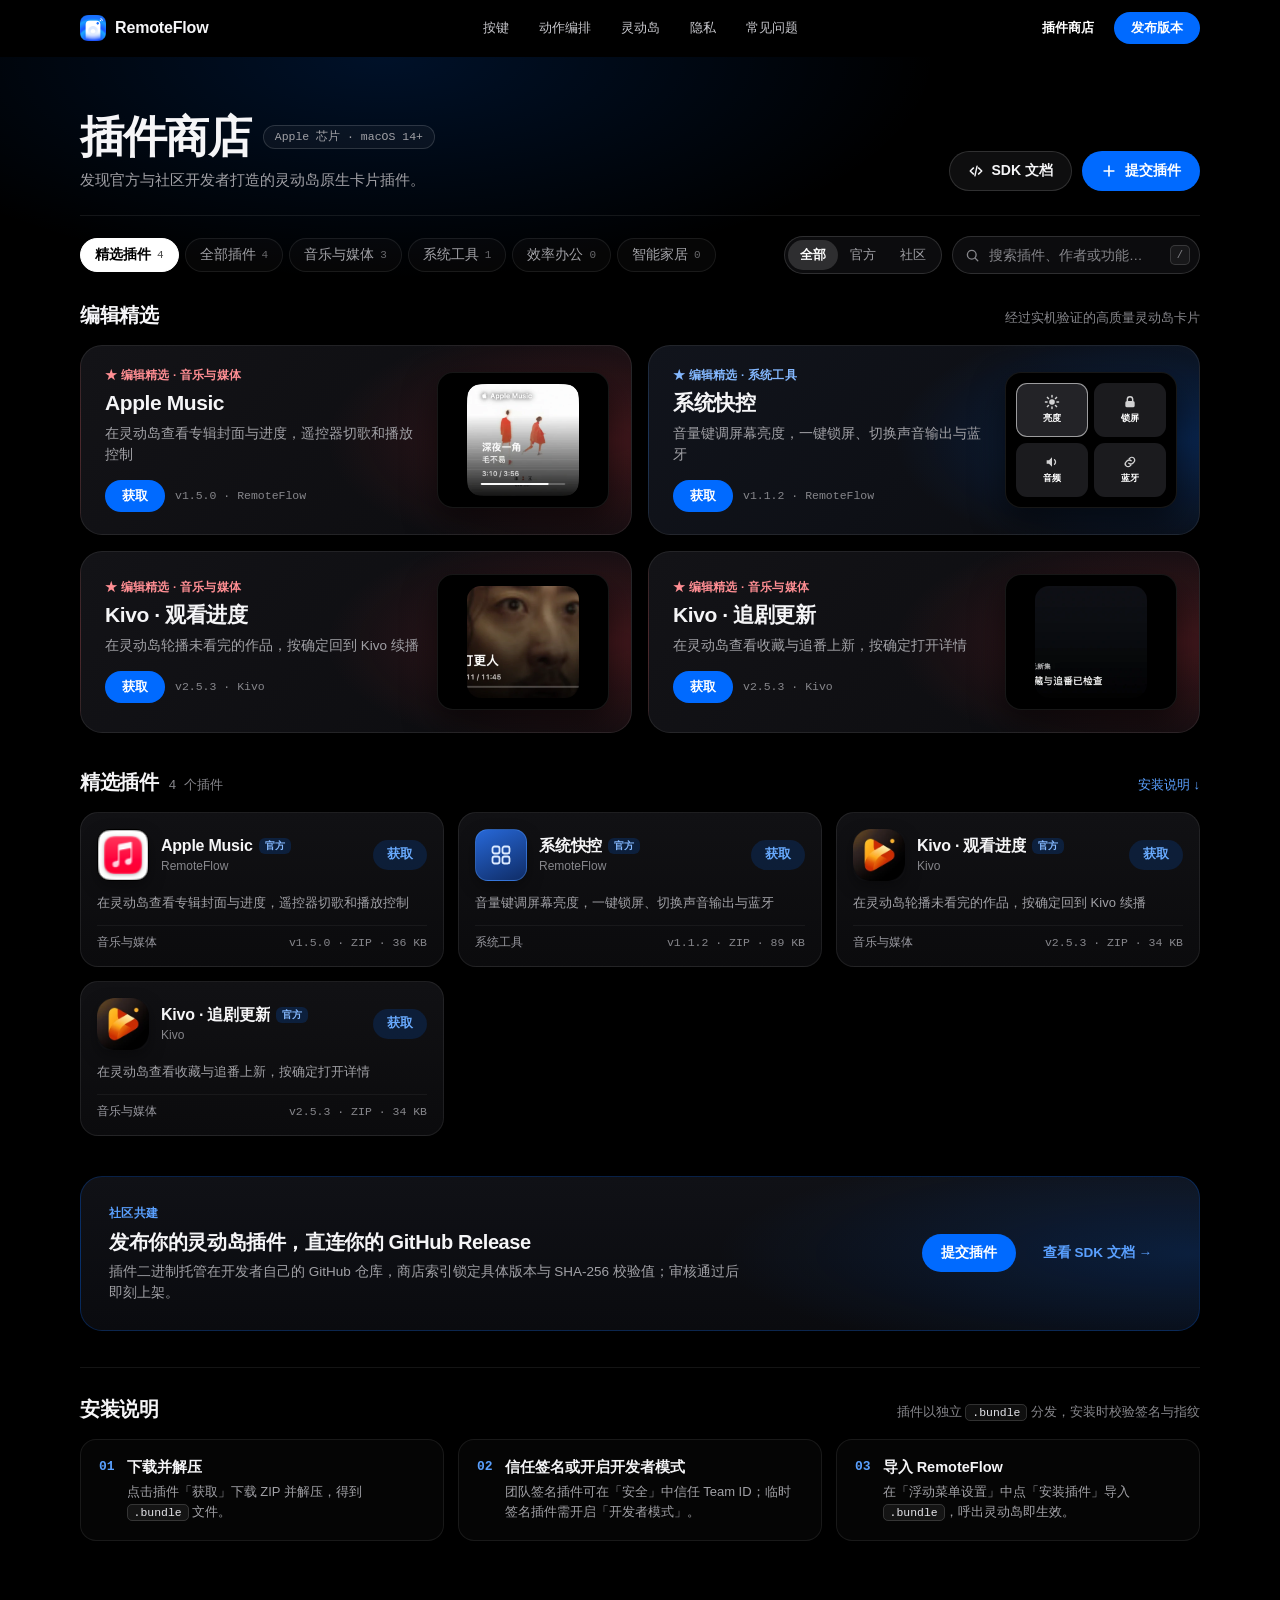
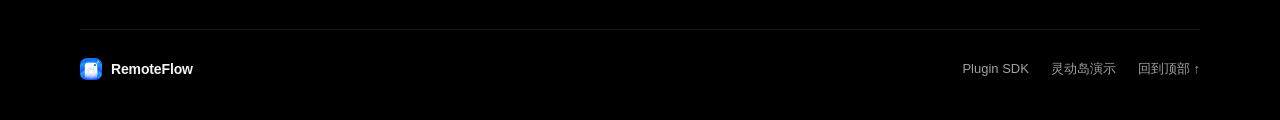
==== commit d2898f70: "Sync website from RemoteFlow@e348462" ====
--- a/docs/plugins.html
+++ b/docs/plugins.html
@@ -29,7 +29,7 @@
       </nav>
       <div class="nav-actions">
         <a class="nav-store-link" href="plugins.html" aria-current="page">插件商店</a>
-        <a class="btn btn-small btn-primary" href="https://github.com/kailous/RemoteFlow-downloads/releases/download/v1.5.0-beta.1/RemoteFlow-1.5.0-beta.1-macos-arm64.zip" data-release-artifact="app" aria-label="下载 RemoteFlow Mac 版">下载</a>
+        <a class="btn btn-small btn-primary" href="https://github.com/kailous/RemoteFlow-downloads/releases" data-release-artifact="app" aria-label="查看 RemoteFlow 发布版本">发布版本</a>
       </div>
     </div>
   </header>
--- a/docs/styles.css
+++ b/docs/styles.css
@@ -1172,13 +1172,40 @@
 .faq-item p { max-width: 620px; padding: 0 44px 26px 0; color: var(--muted-2); font-size: 16px; line-height: 1.75; }
 
 /* ---------- download ---------- */
-.download-section { padding-block: 40px 120px; }
+.download-section { padding-block: 40px 32px; }
 .download { position: relative; display: grid; justify-items: center; gap: 18px; padding: clamp(56px, 8vw, 110px) 24px; overflow: hidden; border: 1px solid rgba(0, 106, 255, 0.3); border-radius: 40px; background: radial-gradient(ellipse 80% 70% at 50% 110%, rgba(0, 106, 255, 0.55), transparent 70%), radial-gradient(ellipse 50% 40% at 50% 0%, rgba(0, 106, 255, 0.15), transparent 70%), #05060a; text-align: center; }
 .download-icon { width: 96px; height: 96px; margin-bottom: 10px; filter: drop-shadow(0 20px 40px rgba(0, 106, 255, 0.5)); }
 .download h2 { font-size: clamp(36px, 5.6vw, 68px); font-weight: 700; letter-spacing: -0.03em; line-height: 1.1; }
 .download p { color: var(--muted-2); font-size: 18px; }
 .download .btn { margin-top: 14px; }
 .download small { color: var(--muted); font-size: 13px; }
+
+/* ---------- partner banner ---------- */
+.partner-section { padding-bottom: clamp(40px, 6vw, 72px); }
+.partner-banner {
+  display: grid;
+  grid-template-columns: 56px minmax(0, 1fr) auto;
+  align-items: center;
+  gap: 10px clamp(12px, 2.8vw, 28px);
+  padding: 18px clamp(16px, 3.6vw, 38px);
+  border: 1px solid var(--line-2);
+  border-radius: 22px;
+  background: radial-gradient(ellipse at left center, rgba(227, 173, 83, 0.18), transparent 72%), #100d0a;
+  color: var(--fg);
+  text-decoration: none;
+}
+.partner-banner img { grid-column: 1; grid-row: 1; width: 48px; height: 48px; object-fit: contain; }
+.partner-copy { display: grid; gap: 3px; font-size: 14px; color: var(--muted-2); }
+.partner-copy strong { color: var(--fg); font-size: clamp(20px, 2.5vw, 26px); line-height: 1.15; }
+.partner-link { color: #e3ad53; font-size: 14px; font-weight: 650; }
+.partner-banner:hover { border-color: #e3ad53; }
+.partner-banner:hover .partner-link { text-decoration: underline; text-underline-offset: 4px; }
+.partner-banner:focus-visible { outline: 2px solid #e3ad53; outline-offset: 4px; }
+@media (max-width: 600px) {
+  .partner-banner { grid-template-columns: 44px minmax(0, 1fr); }
+  .partner-banner img { width: 40px; height: 40px; }
+  .partner-link { grid-column: 2; justify-self: start; }
+}
 
 /* ---------- footer ---------- */
 .footer { display: flex; align-items: center; justify-content: space-between; gap: 16px; padding-block: 28px 40px; border-top: 1px solid var(--line); color: var(--muted); font-size: 13px; }
@@ -1324,3 +1351,20 @@
   *, *::before, *::after { transition-duration: 0s !important; animation-duration: 0s !important; animation-iteration-count: 1 !important; }
   .hero-rings { display: none; }
 }
+
+.step-inset textarea {
+  width: 100%;
+  resize: vertical;
+  padding: 8px;
+  border: 0;
+  border-radius: 5px;
+  background: #101010;
+  color: inherit;
+  font: 12px/1.5 ui-monospace, monospace;
+}
+.demo-script-result { display: block; margin-top: 4px; overflow-wrap: anywhere; }
+.native-variable-icon { display: grid; place-items: center; width: 42px; height: 42px; }
+@media (max-width: 680px) {
+  .native-variable-icon { width: 34px; height: 34px; }
+  .native-variable-icon img { width: 17px; height: 17px; }
+}
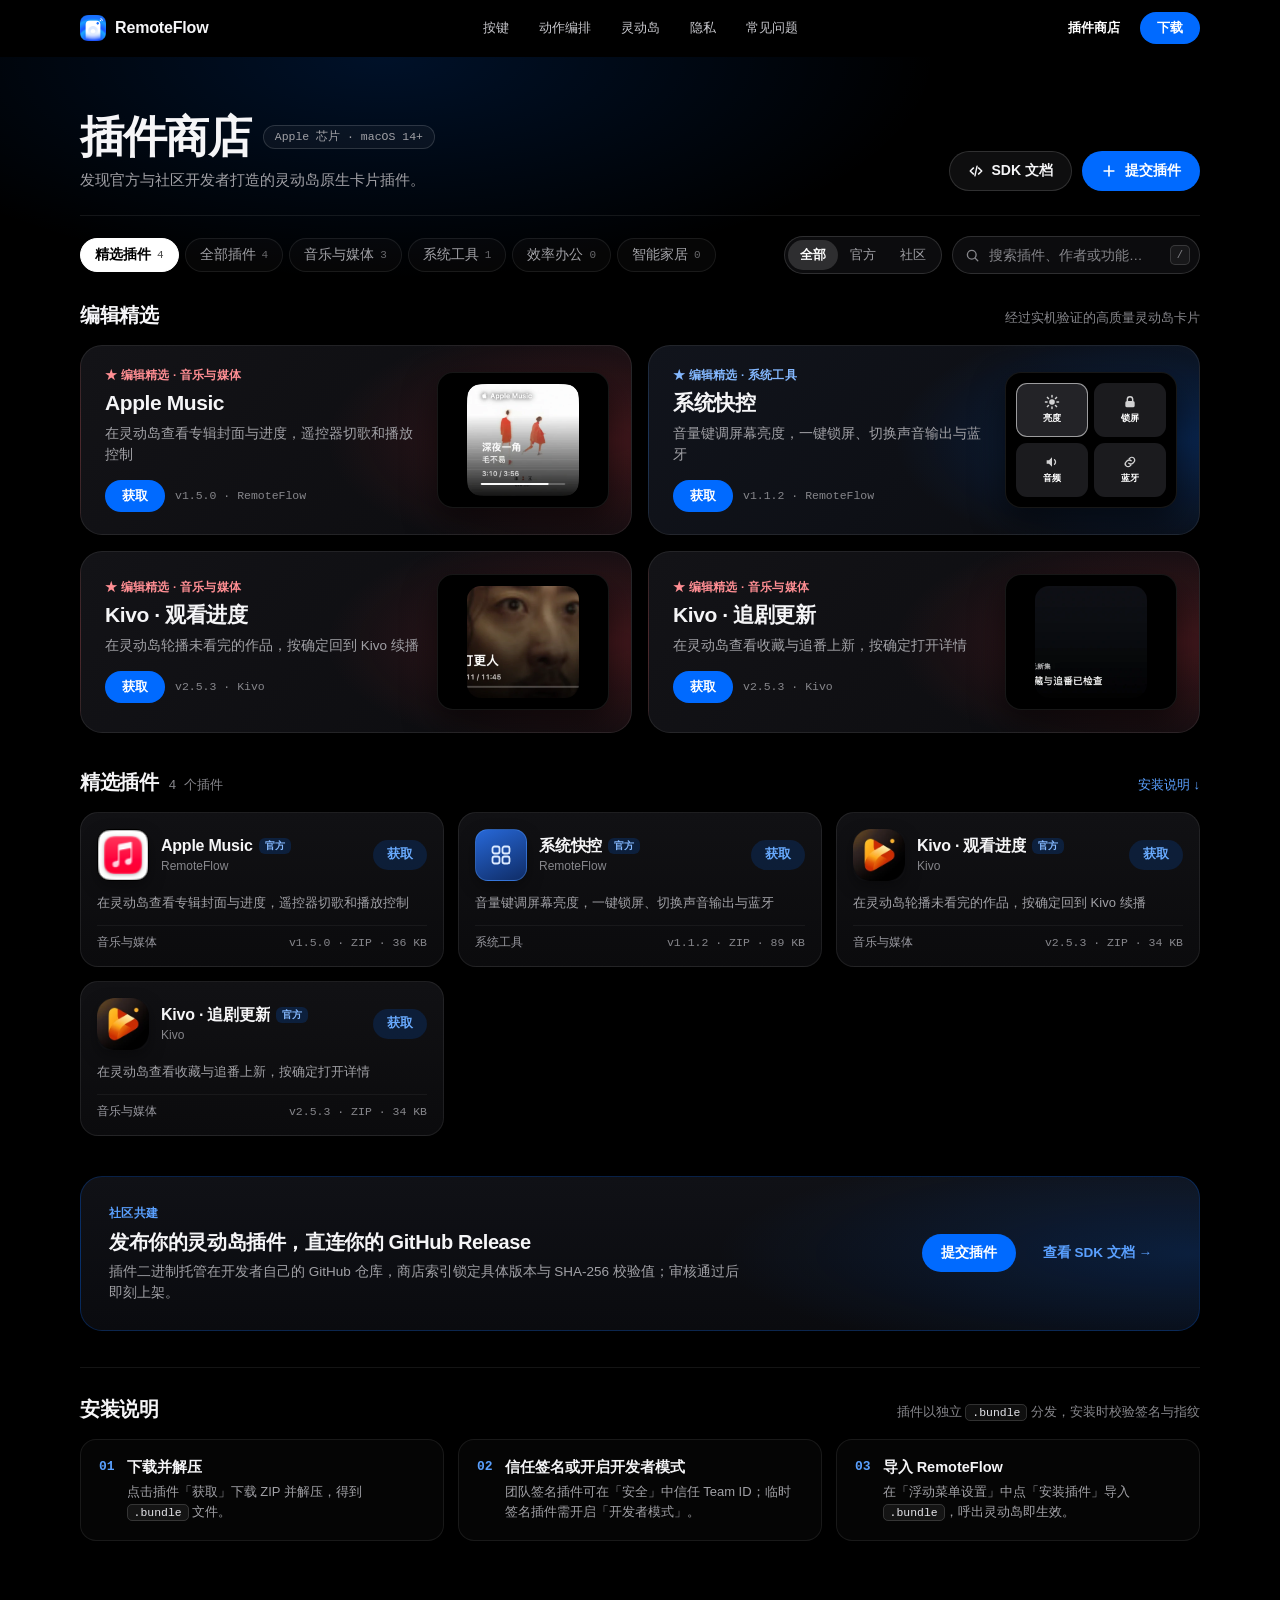
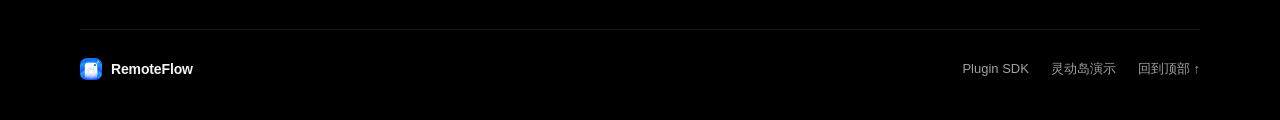
==== commit 88af7f08: "Sync website from RemoteFlow@b781d78" ====
--- a/docs/plugins.html
+++ b/docs/plugins.html
@@ -29,7 +29,7 @@
       </nav>
       <div class="nav-actions">
         <a class="nav-store-link" href="plugins.html" aria-current="page">插件商店</a>
-        <a class="btn btn-small btn-primary" href="https://github.com/kailous/RemoteFlow-downloads/releases" data-release-artifact="app" aria-label="查看 RemoteFlow 发布版本">发布版本</a>
+        <a class="btn btn-small btn-primary" href="https://github.com/kailous/RemoteFlow-downloads/releases/download/v1.6/RemoteFlow-1.6-macos-arm64.zip" data-release-artifact="app" aria-label="下载 RemoteFlow 1.6 Mac 版">下载</a>
       </div>
     </div>
   </header>
